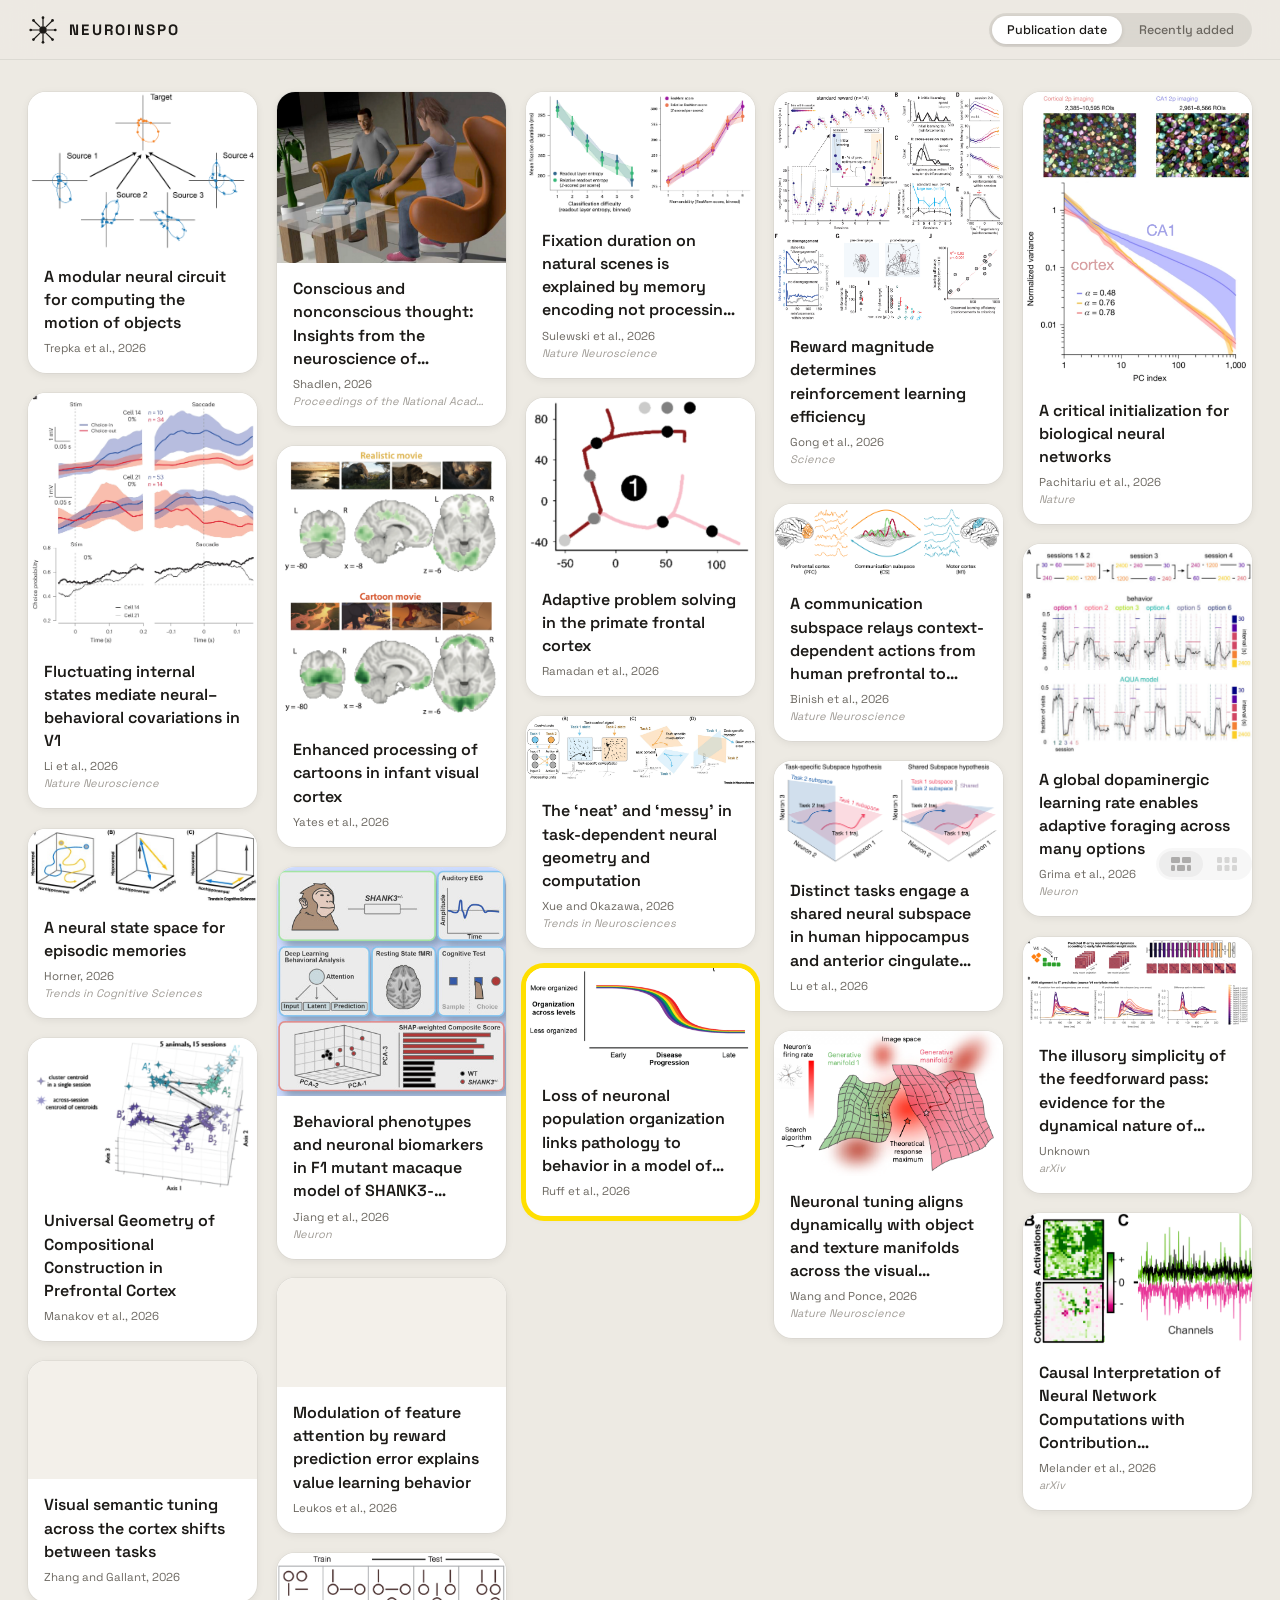
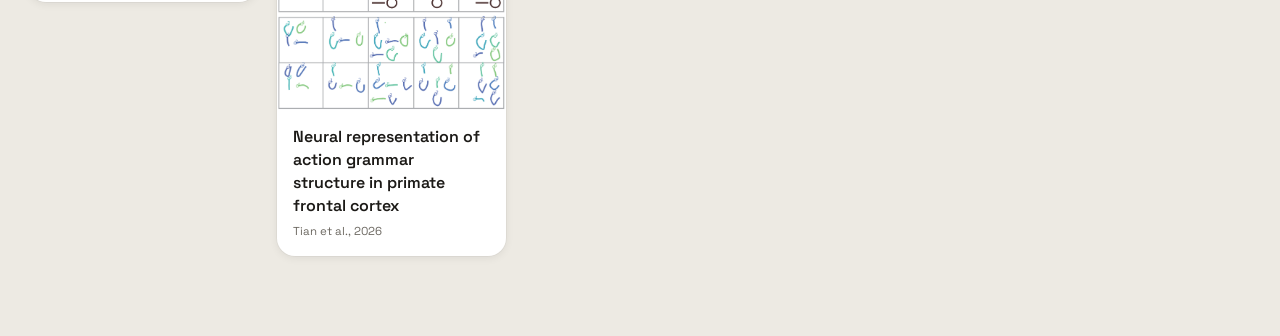
==== index.html @ 91b076a0 "new masonry mode toggle on main page" ====
<!DOCTYPE html>
<html lang="en">
<head>
  <meta charset="UTF-8">
  <meta name="viewport" content="width=device-width, initial-scale=1.0">
  <title>NEUROINSPO</title>
  <link rel="preconnect" href="https://fonts.googleapis.com">
  <link rel="preconnect" href="https://fonts.gstatic.com" crossorigin>
  <link href="https://fonts.googleapis.com/css2?family=Space+Grotesk:wght@300;400;500;600;700&display=swap" rel="stylesheet">
  <link rel="stylesheet" href="style.css">
</head>
<body>

  <header>
    <div class="header-inner">
      <div class="logo">
        <!-- Placeholder icon — swap the SVG once you have a design -->
        <div class="logo-icon" aria-hidden="true">
          <svg viewBox="0 0 44 44" fill="none" xmlns="http://www.w3.org/2000/svg">
            <circle cx="22" cy="22" r="5.5" fill="currentColor"/>
            <!-- axons -->
            <line x1="22" y1="16" x2="22" y2="4"  stroke="currentColor" stroke-width="1.8" stroke-linecap="round"/>
            <line x1="22" y1="28" x2="22" y2="40" stroke="currentColor" stroke-width="1.8" stroke-linecap="round"/>
            <line x1="16" y1="22" x2="4"  y2="22" stroke="currentColor" stroke-width="1.8" stroke-linecap="round"/>
            <line x1="28" y1="22" x2="40" y2="22" stroke="currentColor" stroke-width="1.8" stroke-linecap="round"/>
            <line x1="17.5" y1="17.5" x2="8"  y2="8"  stroke="currentColor" stroke-width="1.8" stroke-linecap="round"/>
            <line x1="26.5" y1="26.5" x2="36" y2="36" stroke="currentColor" stroke-width="1.8" stroke-linecap="round"/>
            <line x1="26.5" y1="17.5" x2="36" y2="8"  stroke="currentColor" stroke-width="1.8" stroke-linecap="round"/>
            <line x1="17.5" y1="26.5" x2="8"  y2="36" stroke="currentColor" stroke-width="1.8" stroke-linecap="round"/>
            <!-- synapse dots -->
            <circle cx="22" cy="4"  r="2" fill="currentColor"/>
            <circle cx="22" cy="40" r="2" fill="currentColor"/>
            <circle cx="4"  cy="22" r="2" fill="currentColor"/>
            <circle cx="40" cy="22" r="2" fill="currentColor"/>
            <circle cx="8"  cy="8"  r="2" fill="currentColor"/>
            <circle cx="36" cy="36" r="2" fill="currentColor"/>
            <circle cx="36" cy="8"  r="2" fill="currentColor"/>
            <circle cx="8"  cy="36" r="2" fill="currentColor"/>
          </svg>
        </div>
        <span class="logo-text">NEUROINSPO</span>
      </div>

      <nav class="controls">
        <div class="sort-toggle" role="group" aria-label="Sort papers by">
          <button class="sort-btn active" data-sort="pub">
            <span class="btn-full">Publication date</span>
            <span class="btn-short">Pub. date</span>
          </button>
          <button class="sort-btn" data-sort="upload">
            <span class="btn-full">Recently added</span>
            <span class="btn-short">Recent</span>
          </button>
        </div>
      </nav>
    </div>
  </header>

  <main>
    <!-- Panel is created dynamically by script.js and injected into the grid -->
    <div class="papers-grid" id="papers-grid"></div>

    <div class="loading" id="loading">
      <div class="loading-dots">
        <span></span><span></span><span></span>
      </div>
    </div>

    <div class="empty-state" id="empty-state" hidden>
      <div class="empty-icon" aria-hidden="true">📄</div>
      <p>No papers yet.</p>
      <p class="empty-sub">Add PDFs and matching PNGs to <code>papers/</code>, then run <code>python process_papers.py</code>.</p>
    </div>
  </main>

  <!-- Layout toggle — fixed bottom-centre -->
  <div class="layout-toggle" id="layout-toggle" role="group" aria-label="Switch layout">
    <button class="layout-btn active" data-layout="masonry" title="Masonry layout">
      <!-- brick-wall icon -->
      <svg width="20" height="14" viewBox="0 0 20 14" fill="none" xmlns="http://www.w3.org/2000/svg" aria-hidden="true">
        <rect x="0"  y="0" width="9" height="6" rx="1.2" fill="currentColor"/>
        <rect x="11" y="0" width="9" height="6" rx="1.2" fill="currentColor"/>
        <rect x="0"  y="8" width="4" height="6" rx="1.2" fill="currentColor"/>
        <rect x="6"  y="8" width="8" height="6" rx="1.2" fill="currentColor"/>
        <rect x="16" y="8" width="4" height="6" rx="1.2" fill="currentColor"/>
      </svg>
    </button>
    <button class="layout-btn" data-layout="grid" title="Grid layout">
      <!-- aligned grid icon -->
      <svg width="20" height="14" viewBox="0 0 20 14" fill="none" xmlns="http://www.w3.org/2000/svg" aria-hidden="true">
        <rect x="0"   y="0" width="5" height="6" rx="1.2" fill="currentColor"/>
        <rect x="7.5" y="0" width="5" height="6" rx="1.2" fill="currentColor"/>
        <rect x="15"  y="0" width="5" height="6" rx="1.2" fill="currentColor"/>
        <rect x="0"   y="8" width="5" height="6" rx="1.2" fill="currentColor"/>
        <rect x="7.5" y="8" width="5" height="6" rx="1.2" fill="currentColor"/>
        <rect x="15"  y="8" width="5" height="6" rx="1.2" fill="currentColor"/>
      </svg>
    </button>
  </div>

  <script src="script.js?v=4"></script>
</body>
</html>
---- style.css ----
/* ─── Reset & base ───────────────────────────────────────────────────────── */
*, *::before, *::after { box-sizing: border-box; margin: 0; padding: 0; }

/* Safari doesn't always honour [hidden] against display:flex */
[hidden] { display: none !important; }

:root {
  --bg:           #edeae3;
  --card-bg:      #ffffff;
  --page1-bg:     #f0ece1;   /* warm paper behind card */
  --page2-bg:     #e4dece;   /* deeper paper layer */
  --text:         #1c1a17;
  --text-mid:     #6b6760;
  --text-dim:     #a09c96;
  --header-h:     60px;
  --radius:       18px;
  --col-min:      200px;
  --gap:          20px;
  --shadow-rest:  0 2px 8px rgba(0,0,0,0.07), 0 0 0 1px rgba(0,0,0,0.04);
  --shadow-hover: 0 16px 40px rgba(0,0,0,0.14), 0 2px 8px rgba(0,0,0,0.06);
  --ease-spring:  cubic-bezier(0.34, 1.56, 0.64, 1);
  --ease-out:     cubic-bezier(0.22, 1, 0.36, 1);
}

html { scroll-behavior: smooth; }

body {
  font-family: 'Space Grotesk', system-ui, sans-serif;
  background: var(--bg);
  color: var(--text);
  min-height: 100vh;
  -webkit-font-smoothing: antialiased;
}

/* ─── Header ─────────────────────────────────────────────────────────────── */
header {
  position: sticky;
  top: 0;
  z-index: 200;
  height: var(--header-h);
  background: rgba(237, 234, 227, 0.82);
  backdrop-filter: blur(16px) saturate(1.4);
  -webkit-backdrop-filter: blur(16px) saturate(1.4);
  border-bottom: 1px solid rgba(0,0,0,0.07);
}

.header-inner {
  max-width: 1680px;
  margin: 0 auto;
  padding: 0 28px;
  height: 100%;
  display: flex;
  align-items: center;
  justify-content: space-between;
}

/* Logo */
.logo {
  display: flex;
  align-items: center;
  gap: 11px;
  text-decoration: none;
}

.logo-icon {
  width: 30px;
  height: 30px;
  color: var(--text);
  flex-shrink: 0;
}
.logo-icon svg { width: 100%; height: 100%; }

.logo-text {
  font-size: 15px;
  font-weight: 700;
  letter-spacing: 0.15em;
  color: var(--text);
  user-select: none;
}

/* Sort toggle */
.sort-toggle {
  display: flex;
  align-items: center;
  background: rgba(0,0,0,0.08);
  border-radius: 100px;
  padding: 3px;
  gap: 2px;
}

.sort-btn {
  border: none;
  background: transparent;
  padding: 6px 15px;
  border-radius: 100px;
  font-family: inherit;
  font-size: 12.5px;
  font-weight: 500;
  color: var(--text-mid);
  cursor: pointer;
  transition: background 0.18s ease, color 0.18s ease, box-shadow 0.18s ease;
  white-space: nowrap;
}

.sort-btn.active {
  background: var(--card-bg);
  color: var(--text);
  box-shadow: 0 1px 4px rgba(0,0,0,0.12);
}

.sort-btn:hover:not(.active) {
  color: var(--text);
}

.btn-short { display: none; }

/* ─── Main grid ──────────────────────────────────────────────────────────── */
main {
  max-width: 1680px;
  margin: 0 auto;
  padding: 32px 28px 80px;
  overflow-anchor: none; /* prevent browser scroll anchoring from fighting our scroll restore */
}

.papers-grid {
  display: flex;
  flex-wrap: wrap;
  align-items: start;
  gap: var(--gap);
}

.masonry-col {
  flex: 1;
  min-width: 0;
  display: flex;
  flex-direction: column;
  gap: var(--gap);
}

/* ─── Card ───────────────────────────────────────────────────────────────── */

/* Outer wrapper handles layout & is the hover target */
.card-wrapper {
  width: 100%;
  position: relative;
  cursor: pointer;
  opacity: 0;
}

.card-wrapper.visible {
  animation: cardFadeUp 0.45s var(--ease-out) forwards;
}

@keyframes cardFadeUp {
  from { opacity: 0; transform: translateY(20px); }
  to   { opacity: 1; transform: translateY(0); }
}

/* ── Fan page layers ─────────────────────── */
.page-layer {
  position: absolute;
  inset: 0;
  border-radius: var(--radius);
  transform-origin: 50% 95%;   /* fan pivots near the bottom */
  transition: transform 0.4s var(--ease-spring),
              box-shadow 0.4s var(--ease-out);
  pointer-events: none;
  will-change: transform;
}

.page-layer-1 {
  background: var(--page1-bg) center top / cover no-repeat;
  box-shadow: var(--shadow-rest);
  z-index: 1;
  transform: rotate(-1.5deg) translateY(3px);
}

.page-layer-2 {
  background: var(--page2-bg) center top / cover no-repeat;
  box-shadow: var(--shadow-rest);
  z-index: 0;
  transform: rotate(2deg) translateY(6px);
}

/* Fan-out on hover */
.card-wrapper:hover .page-layer-1 {
  transform: rotate(-14deg) translateY(10px) translateX(-6px);
  box-shadow: var(--shadow-hover);
}

.card-wrapper:hover .page-layer-2 {
  transform: rotate(16deg) translateY(12px) translateX(6px);
  box-shadow: var(--shadow-hover);
}

/* ── Card face ───────────────────────────── */
.card {
  position: relative;
  z-index: 2;
  background: var(--card-bg);
  border-radius: var(--radius);
  overflow: hidden;
  box-shadow: var(--shadow-rest);
  transform: translateY(0);
  transition: transform 0.4s var(--ease-spring),
              box-shadow 0.4s var(--ease-out);
  will-change: transform;
}

.card-wrapper:hover .card {
  transform: translateY(-6px);
  box-shadow: var(--shadow-hover);
}

/* Thumbnail */
.card-thumbnail {
  width: 100%;
  display: block;
  background: #f3f0ea;
  /* let images breathe — no forced crop */
}

.card-thumbnail-missing {
  width: 100%;
  height: 160px;
  background: linear-gradient(135deg, #f0ece1 0%, #e4dece 100%);
  display: flex;
  align-items: center;
  justify-content: center;
  font-size: 32px;
  opacity: 0.5;
}

/* Info area */
.card-info {
  padding: 14px 16px 18px;
}

.card-title {
  font-size: 16px;
  font-weight: 600;
  line-height: 1.45;
  color: var(--text);
  margin-bottom: 7px;
  display: -webkit-box;
  -webkit-line-clamp: 4;
  -webkit-box-orient: vertical;
  overflow: hidden;
}

.card-citation {
  font-size: 11.5px;
  font-weight: 400;
  color: var(--text-mid);
}

.card-journal {
  margin-top: 3px;
  font-size: 11px;
  color: var(--text-dim);
  font-style: italic;
  white-space: nowrap;
  overflow: hidden;
  text-overflow: ellipsis;
}


/* ─── Loading ────────────────────────────────────────────────────────────── */
.loading {
  display: flex;
  justify-content: center;
  padding: 80px 0;
}

.loading-dots {
  display: flex;
  gap: 7px;
  align-items: center;
}

.loading-dots span {
  display: block;
  width: 7px;
  height: 7px;
  border-radius: 50%;
  background: var(--text-mid);
  animation: pulse 1.2s ease-in-out infinite;
}

.loading-dots span:nth-child(2) { animation-delay: 0.18s; }
.loading-dots span:nth-child(3) { animation-delay: 0.36s; }

@keyframes pulse {
  0%, 80%, 100% { opacity: 0.25; transform: scale(0.85); }
  40%            { opacity: 1;    transform: scale(1); }
}

/* ─── Empty state ────────────────────────────────────────────────────────── */
.empty-state {
  text-align: center;
  padding: 80px 24px;
  color: var(--text-mid);
}

.empty-icon { font-size: 48px; margin-bottom: 16px; }

.empty-state p { font-size: 15px; line-height: 1.6; }
.empty-sub { margin-top: 6px; font-size: 13px; color: var(--text-dim); }
.empty-state code {
  font-family: monospace;
  background: rgba(0,0,0,0.06);
  padding: 1px 5px;
  border-radius: 4px;
  font-size: 12px;
}

/* ── Author card — golden border ── */
:root { --gold: #ffdf00; }

.card-wrapper.author-card .card {
  box-shadow: 0 0 0 5px var(--gold), var(--shadow-rest);
}
.card-wrapper.author-card:hover .card {
  box-shadow: 0 0 0 5px var(--gold), var(--shadow-hover);
}
.card-wrapper.author-card.active .card {
  box-shadow: 0 0 0 5px var(--gold), 0 0 0 4.5px var(--text);
}

/* ── Active card (panel is open for this paper) ── */
.card-wrapper.active .card {
  box-shadow: 0 0 0 2.5px var(--text), var(--shadow-rest);
}

/* ─── PDF panel (fixed — right on desktop, bottom sheet on mobile) ────────── */
.pdf-panel {
  position: fixed;
  top: var(--header-h);
  right: 0;
  bottom: 0;
  width: 400px;
  background: var(--card-bg);
  border-left: 1px solid rgba(0,0,0,0.07);
  box-shadow: -8px 0 40px rgba(0,0,0,0.10);
  z-index: 150;
  display: flex;
  flex-direction: column;
  transform: translateX(100%);
  transition: transform 0.35s var(--ease-out);
}

.pdf-panel.open { transform: translateX(0); }

/* Handle pill — desktop hidden, mobile visible */
.pdf-panel-handle {
  display: none;
}

/* Sticky header row */
.pdf-panel-header {
  display: flex;
  align-items: center;
  justify-content: space-between;
  gap: 12px;
  padding: 13px 16px;
  border-bottom: 1px solid rgba(0,0,0,0.07);
  flex-shrink: 0;
}

.pdf-panel-citation {
  font-size: 12px;
  font-weight: 500;
  color: var(--text-mid);
  overflow: hidden;
  text-overflow: ellipsis;
  white-space: nowrap;
}

.pdf-close-btn {
  display: flex;
  align-items: center;
  justify-content: center;
  width: 28px;
  height: 28px;
  flex-shrink: 0;
  background: rgba(0,0,0,0.06);
  border: none;
  border-radius: 50%;
  cursor: pointer;
  color: var(--text-mid);
  transition: background 0.15s, color 0.15s;
}

.pdf-close-btn:hover { background: rgba(0,0,0,0.11); color: var(--text); }

/* Scrollable body */
.pdf-panel-body {
  flex: 1;
  overflow-y: auto;
  padding: 24px 24px 40px;
}

.panel-title {
  font-size: 18px;
  font-weight: 600;
  line-height: 1.4;
  color: var(--text);
  margin-bottom: 10px;
}

.panel-journal {
  display: inline-block;
  font-size: 12px;
  font-style: italic;
  color: var(--text-dim);
  margin-bottom: 16px;
}

.panel-abstract {
  font-size: 13.5px;
  line-height: 1.7;
  color: var(--text-mid);
  margin-bottom: 20px;
}

.panel-doi {
  font-size: 11.5px;
  color: var(--text-dim);
  font-family: monospace;
  margin-bottom: 18px;
}

.panel-doi a {
  color: inherit;
  text-decoration: underline;
  text-underline-offset: 2px;
}

.pdf-action-btn {
  display: inline-flex;
  align-items: center;
  gap: 6px;
  padding: 7px 14px;
  border-radius: 100px;
  font-family: inherit;
  font-size: 12.5px;
  font-weight: 500;
  color: var(--text);
  background: rgba(0,0,0,0.06);
  border: none;
  cursor: pointer;
  text-decoration: none;
  transition: background 0.15s ease;
}

.pdf-action-btn:hover { background: rgba(0,0,0,0.11); }

/* Mobile backdrop */
.pdf-backdrop {
  display: none;
}

/* ─── Grid mode override ─────────────────────────────────────────────────── */
.papers-grid.grid-mode {
  display: grid;
  grid-template-columns: repeat(auto-fill, minmax(var(--col-min), 1fr));
  align-items: start;
}

/* ─── Layout toggle ──────────────────────────────────────────────────────── */
.layout-toggle {
  position: fixed;
  bottom: 20px;
  right: 28px;
  display: flex;
  align-items: center;
  background: rgba(28, 26, 23, 0.07);
  border-radius: 100px;
  padding: 3px;
  gap: 2px;
  z-index: 100;
  opacity: 0.45;
  transition: opacity 0.2s ease;
}

.layout-toggle:hover {
  opacity: 1;
}

.layout-btn {
  border: none;
  background: transparent;
  padding: 6px 12px;
  border-radius: 100px;
  cursor: pointer;
  color: rgba(28, 26, 23, 0.35);
  transition: background 0.18s ease, color 0.18s ease;
  display: flex;
  align-items: center;
  justify-content: center;
  line-height: 0;
}

.layout-btn.active {
  background: rgba(28, 26, 23, 0.1);
  color: rgba(28, 26, 23, 0.75);
}

.layout-btn:hover:not(.active) {
  color: rgba(28, 26, 23, 0.55);
}

/* ─── Responsive ─────────────────────────────────────────────────────────── */
@media (max-width: 540px) {
  :root { --col-min: 100%; }
  .header-inner { padding: 0 16px; }
  main { padding: 20px 16px 60px; }
  .logo-text { font-size: 13px; }
  .sort-btn { padding: 5px 11px; font-size: 11.5px; }

  /* Short button labels */
  .btn-full  { display: none; }
  .btn-short { display: inline; }

  /* Side-by-side card layout */
  .card {
    display: flex;
    flex-direction: row;
    align-items: stretch;
  }

  .card-thumbnail {
    width: 88px;
    min-width: 88px;
    height: auto;
    object-fit: cover;
    align-self: stretch;
    flex-shrink: 0;
  }

  .card-thumbnail-missing {
    width: 88px;
    min-width: 88px;
    height: unset;
    flex-shrink: 0;
    align-self: stretch;
  }

  .card-info {
    flex: 1;
    min-width: 0;
  }

  .card-title {
    font-size: 13px;
    -webkit-line-clamp: 3;
  }

  /* Bottom-sheet panel on mobile */
  .pdf-panel {
    top: auto;
    left: 0;
    right: 0;
    bottom: 0;
    width: 100%;
    height: 72vh;
    border-left: none;
    border-top: 1px solid rgba(0,0,0,0.07);
    border-radius: 18px 18px 0 0;
    box-shadow: 0 -8px 40px rgba(0,0,0,0.12);
    transform: translateY(100%);
  }

  .pdf-panel.open { transform: translateY(0); }

  .pdf-panel-handle {
    display: flex;
    justify-content: center;
    padding: 10px 0 2px;
    flex-shrink: 0;
    cursor: pointer;
  }

  .pdf-panel-handle-pill {
    width: 36px;
    height: 4px;
    border-radius: 2px;
    background: rgba(0,0,0,0.15);
  }

  /* Semi-transparent backdrop behind the bottom sheet */
  .pdf-backdrop {
    display: block;
    position: fixed;
    inset: 0;
    background: rgba(0,0,0,0);
    z-index: 149;
    transition: background 0.35s ease;
  }

  .pdf-backdrop.open { background: rgba(0,0,0,0.25); }
}
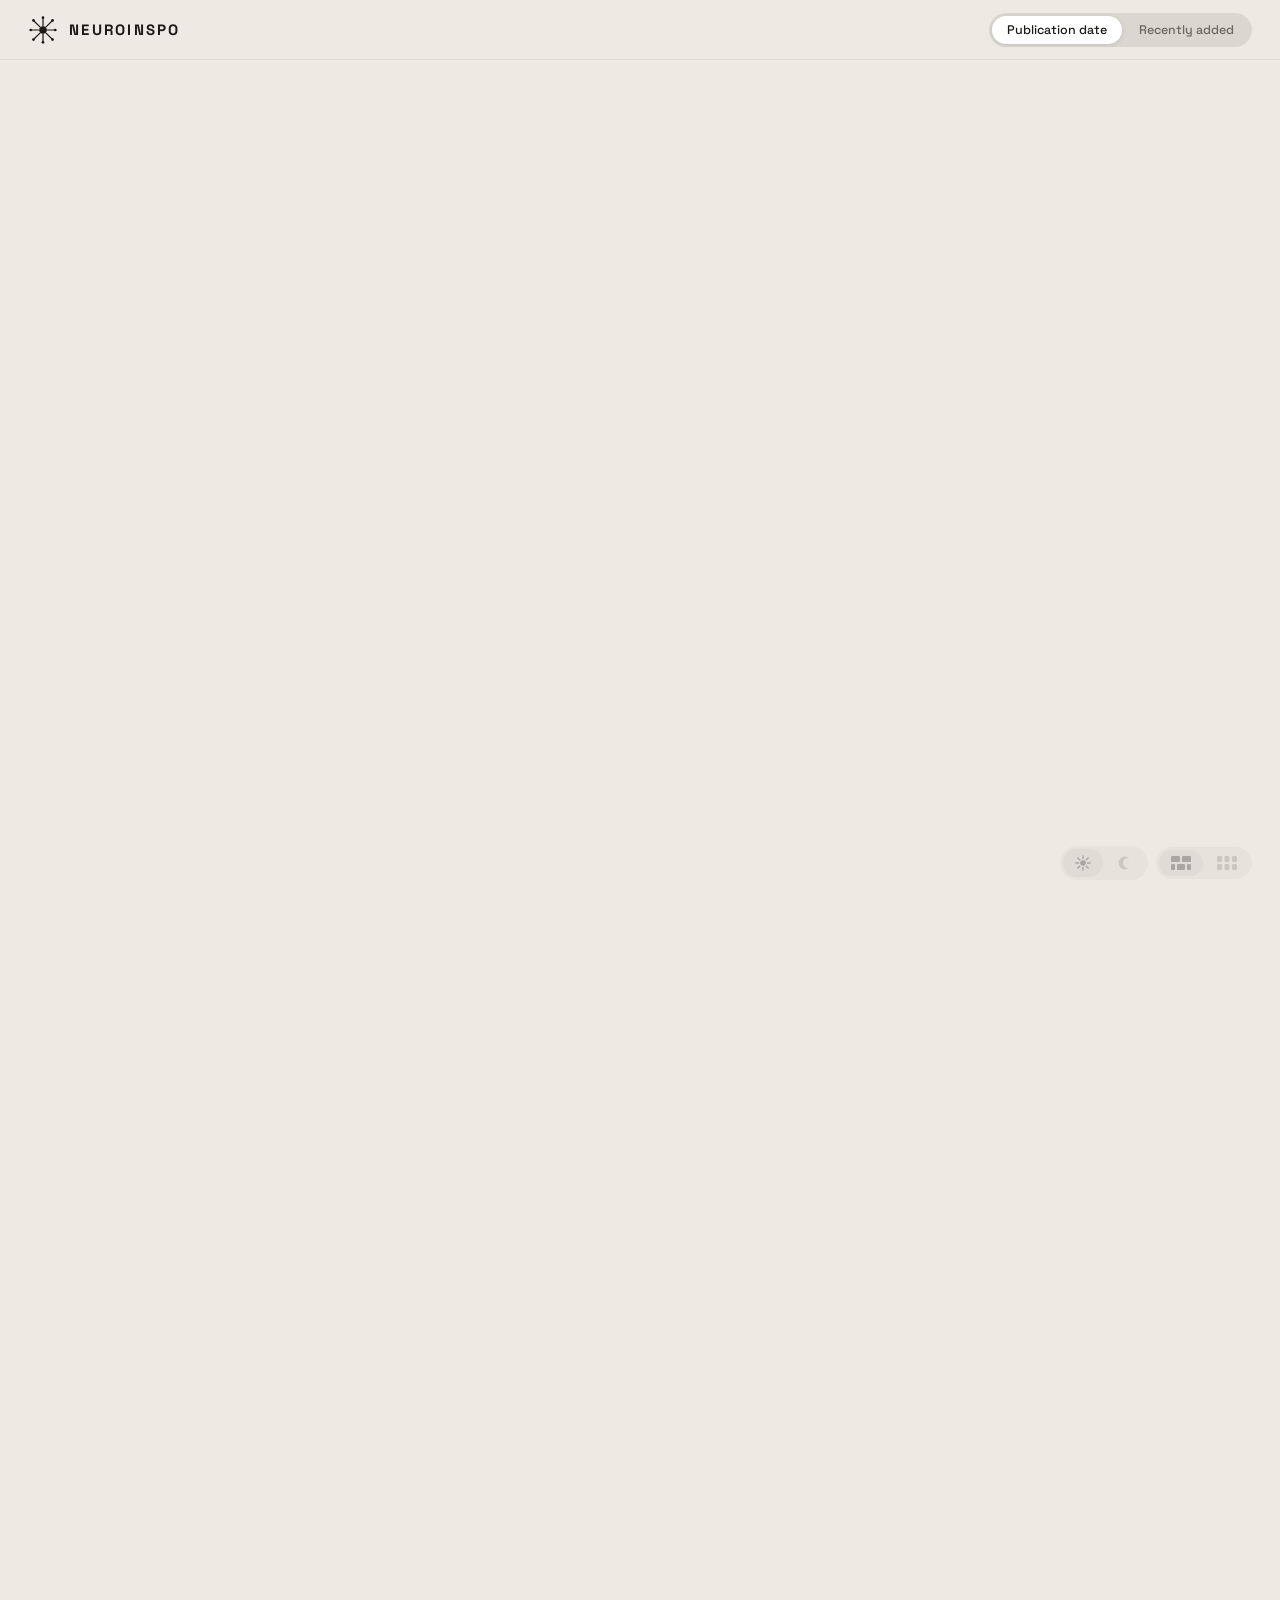
==== commit 00717082: "Let there be DARK (mode)" ====
--- a/index.html
+++ b/index.html
@@ -73,31 +73,56 @@
     </div>
   </main>
 
-  <!-- Layout toggle — fixed bottom-centre -->
-  <div class="layout-toggle" id="layout-toggle" role="group" aria-label="Switch layout">
-    <button class="layout-btn active" data-layout="masonry" title="Masonry layout">
-      <!-- brick-wall icon -->
-      <svg width="20" height="14" viewBox="0 0 20 14" fill="none" xmlns="http://www.w3.org/2000/svg" aria-hidden="true">
-        <rect x="0"  y="0" width="9" height="6" rx="1.2" fill="currentColor"/>
-        <rect x="11" y="0" width="9" height="6" rx="1.2" fill="currentColor"/>
-        <rect x="0"  y="8" width="4" height="6" rx="1.2" fill="currentColor"/>
-        <rect x="6"  y="8" width="8" height="6" rx="1.2" fill="currentColor"/>
-        <rect x="16" y="8" width="4" height="6" rx="1.2" fill="currentColor"/>
-      </svg>
-    </button>
-    <button class="layout-btn" data-layout="grid" title="Grid layout">
-      <!-- aligned grid icon -->
-      <svg width="20" height="14" viewBox="0 0 20 14" fill="none" xmlns="http://www.w3.org/2000/svg" aria-hidden="true">
-        <rect x="0"   y="0" width="5" height="6" rx="1.2" fill="currentColor"/>
-        <rect x="7.5" y="0" width="5" height="6" rx="1.2" fill="currentColor"/>
-        <rect x="15"  y="0" width="5" height="6" rx="1.2" fill="currentColor"/>
-        <rect x="0"   y="8" width="5" height="6" rx="1.2" fill="currentColor"/>
-        <rect x="7.5" y="8" width="5" height="6" rx="1.2" fill="currentColor"/>
-        <rect x="15"  y="8" width="5" height="6" rx="1.2" fill="currentColor"/>
-      </svg>
-    </button>
+  <!-- Bottom controls — fixed bottom-right -->
+  <div class="bottom-controls">
+
+    <!-- Theme toggle -->
+    <div class="ctrl-pill" id="theme-toggle" role="group" aria-label="Color theme">
+      <button class="ctrl-btn active" data-theme="light" title="Light mode">
+        <svg width="16" height="16" viewBox="0 0 16 16" fill="none" aria-hidden="true">
+          <circle cx="8" cy="8" r="2.8" fill="currentColor"/>
+          <line x1="8" y1="1"    x2="8" y2="3.5"  stroke="currentColor" stroke-width="1.4" stroke-linecap="round"/>
+          <line x1="8" y1="12.5" x2="8" y2="15"   stroke="currentColor" stroke-width="1.4" stroke-linecap="round"/>
+          <line x1="1"    y1="8" x2="3.5"  y2="8"  stroke="currentColor" stroke-width="1.4" stroke-linecap="round"/>
+          <line x1="12.5" y1="8" x2="15"   y2="8"  stroke="currentColor" stroke-width="1.4" stroke-linecap="round"/>
+          <line x1="2.9"  y1="2.9"  x2="4.7"  y2="4.7"  stroke="currentColor" stroke-width="1.4" stroke-linecap="round"/>
+          <line x1="11.3" y1="11.3" x2="13.1" y2="13.1" stroke="currentColor" stroke-width="1.4" stroke-linecap="round"/>
+          <line x1="13.1" y1="2.9"  x2="11.3" y2="4.7"  stroke="currentColor" stroke-width="1.4" stroke-linecap="round"/>
+          <line x1="4.7"  y1="11.3" x2="2.9"  y2="13.1" stroke="currentColor" stroke-width="1.4" stroke-linecap="round"/>
+        </svg>
+      </button>
+      <button class="ctrl-btn" data-theme="dark" title="Dark mode">
+        <svg width="16" height="16" viewBox="0 0 16 16" aria-hidden="true">
+          <path d="M12.4 3.2 A6.5 6.5 0 1 0 12.4 12.8 A5 5 0 1 1 12.4 3.2 Z" fill="currentColor"/>
+        </svg>
+      </button>
+    </div>
+
+    <!-- Layout toggle -->
+    <div class="ctrl-pill" id="layout-toggle" role="group" aria-label="Switch layout">
+      <button class="ctrl-btn layout-btn active" data-layout="masonry" title="Masonry layout">
+        <svg width="20" height="14" viewBox="0 0 20 14" fill="none" aria-hidden="true">
+          <rect x="0"  y="0" width="9" height="6" rx="1.2" fill="currentColor"/>
+          <rect x="11" y="0" width="9" height="6" rx="1.2" fill="currentColor"/>
+          <rect x="0"  y="8" width="4" height="6" rx="1.2" fill="currentColor"/>
+          <rect x="6"  y="8" width="8" height="6" rx="1.2" fill="currentColor"/>
+          <rect x="16" y="8" width="4" height="6" rx="1.2" fill="currentColor"/>
+        </svg>
+      </button>
+      <button class="ctrl-btn layout-btn" data-layout="grid" title="Grid layout">
+        <svg width="20" height="14" viewBox="0 0 20 14" fill="none" aria-hidden="true">
+          <rect x="0"   y="0" width="5" height="6" rx="1.2" fill="currentColor"/>
+          <rect x="7.5" y="0" width="5" height="6" rx="1.2" fill="currentColor"/>
+          <rect x="15"  y="0" width="5" height="6" rx="1.2" fill="currentColor"/>
+          <rect x="0"   y="8" width="5" height="6" rx="1.2" fill="currentColor"/>
+          <rect x="7.5" y="8" width="5" height="6" rx="1.2" fill="currentColor"/>
+          <rect x="15"  y="8" width="5" height="6" rx="1.2" fill="currentColor"/>
+        </svg>
+      </button>
+    </div>
+
   </div>
 
-  <script src="script.js?v=4"></script>
+  <script src="script.js?v=5"></script>
 </body>
 </html>
--- a/style.css
+++ b/style.css
@@ -467,27 +467,31 @@
   align-items: start;
 }
 
-/* ─── Layout toggle ──────────────────────────────────────────────────────── */
-.layout-toggle {
+/* ─── Bottom controls (theme + layout toggles) ───────────────────────────── */
+.bottom-controls {
   position: fixed;
   bottom: 20px;
   right: 28px;
+  display: flex;
+  align-items: center;
+  gap: 8px;
+  z-index: 100;
+  opacity: 0.4;
+  transition: opacity 0.2s ease;
+}
+
+.bottom-controls:hover { opacity: 1; }
+
+.ctrl-pill {
   display: flex;
   align-items: center;
   background: rgba(28, 26, 23, 0.07);
   border-radius: 100px;
   padding: 3px;
   gap: 2px;
-  z-index: 100;
-  opacity: 0.45;
-  transition: opacity 0.2s ease;
-}
-
-.layout-toggle:hover {
-  opacity: 1;
-}
-
-.layout-btn {
+}
+
+.ctrl-btn {
   border: none;
   background: transparent;
   padding: 6px 12px;
@@ -501,14 +505,55 @@
   line-height: 0;
 }
 
-.layout-btn.active {
+.ctrl-btn.active {
   background: rgba(28, 26, 23, 0.1);
-  color: rgba(28, 26, 23, 0.75);
-}
-
-.layout-btn:hover:not(.active) {
-  color: rgba(28, 26, 23, 0.55);
-}
+  color: rgba(28, 26, 23, 0.78);
+}
+
+.ctrl-btn:hover:not(.active) { color: rgba(28, 26, 23, 0.55); }
+
+/* ─── Dark mode ──────────────────────────────────────────────────────────── */
+body.dark {
+  --bg:        #1c1a17;
+  --card-bg:   #272421;
+  --page1-bg:  #2e2b27;
+  --page2-bg:  #232120;
+  --text:      #c4c0b8;
+  --text-mid:  #968f87;
+  --text-dim:  #635d57;
+  --gold:      #a8880a;
+  --shadow-rest:  0 2px 8px rgba(0,0,0,0.35), 0 0 0 1px rgba(0,0,0,0.2);
+  --shadow-hover: 0 16px 40px rgba(0,0,0,0.55), 0 2px 8px rgba(0,0,0,0.3);
+}
+
+body.dark header {
+  background: rgba(28, 26, 23, 0.88);
+  border-bottom-color: rgba(255,255,255,0.07);
+}
+
+body.dark .sort-btn.active {
+  background: rgba(255,255,255,0.1);
+}
+
+body.dark .card-thumbnail-missing {
+  background: linear-gradient(135deg, #2e2b27 0%, #232120 100%);
+}
+
+/* Controls in dark mode */
+body.dark .ctrl-pill {
+  background: rgba(255,255,255,0.08);
+}
+
+body.dark .ctrl-btn {
+  color: rgba(255,255,255,0.35);
+}
+
+body.dark .ctrl-btn.active {
+  background: rgba(255,255,255,0.12);
+  color: rgba(255,255,255,0.88);
+}
+
+body.dark .ctrl-btn:hover:not(.active) { color: rgba(255,255,255,0.6); }
 
 /* ─── Responsive ─────────────────────────────────────────────────────────── */
 @media (max-width: 540px) {
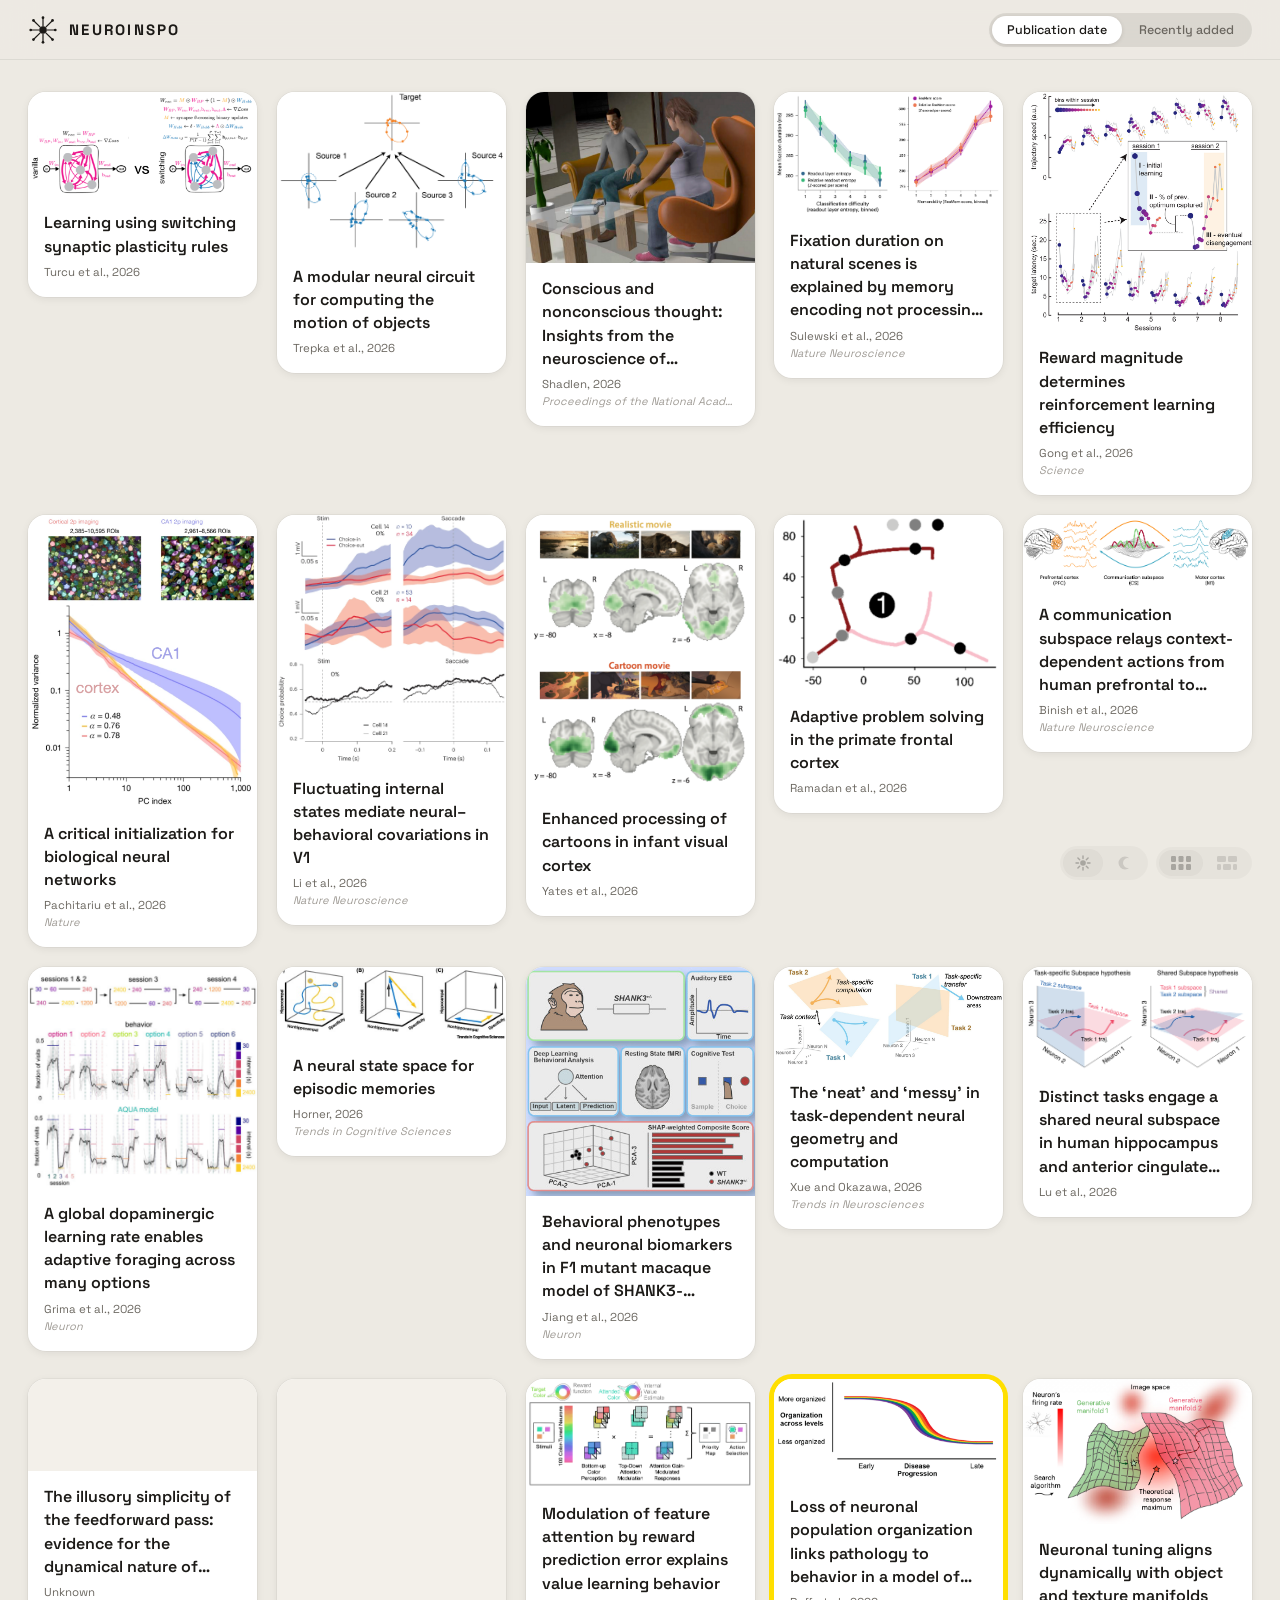
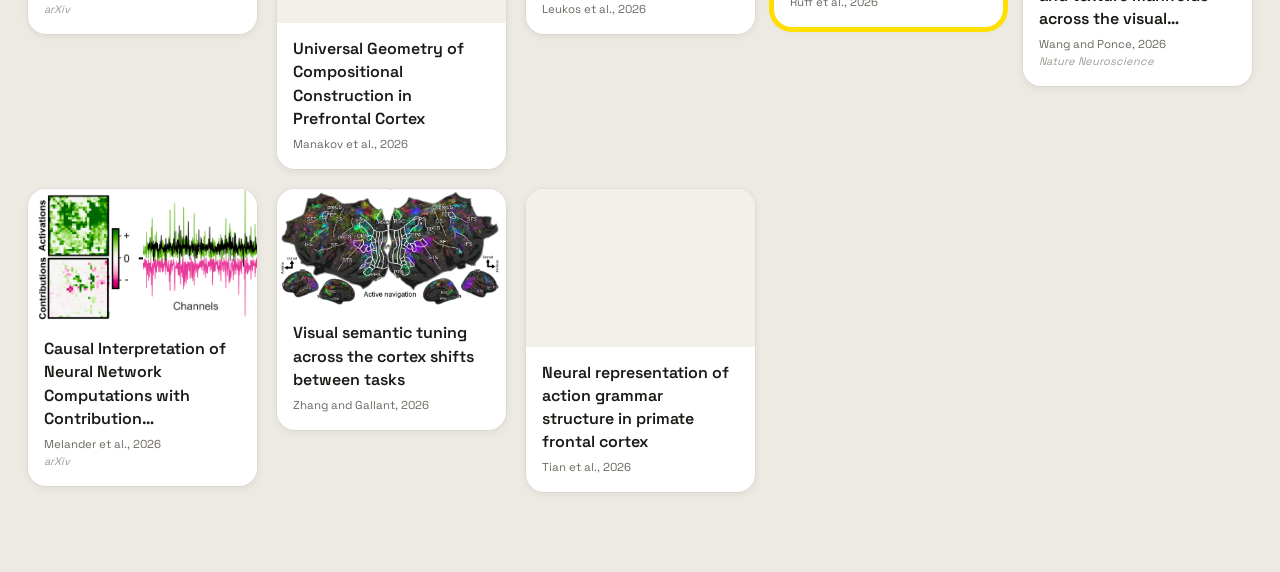
==== commit 8ca0bb35: "grid layout default" ====
--- a/index.html
+++ b/index.html
@@ -100,16 +100,7 @@
 
     <!-- Layout toggle -->
     <div class="ctrl-pill" id="layout-toggle" role="group" aria-label="Switch layout">
-      <button class="ctrl-btn layout-btn active" data-layout="masonry" title="Masonry layout">
-        <svg width="20" height="14" viewBox="0 0 20 14" fill="none" aria-hidden="true">
-          <rect x="0"  y="0" width="9" height="6" rx="1.2" fill="currentColor"/>
-          <rect x="11" y="0" width="9" height="6" rx="1.2" fill="currentColor"/>
-          <rect x="0"  y="8" width="4" height="6" rx="1.2" fill="currentColor"/>
-          <rect x="6"  y="8" width="8" height="6" rx="1.2" fill="currentColor"/>
-          <rect x="16" y="8" width="4" height="6" rx="1.2" fill="currentColor"/>
-        </svg>
-      </button>
-      <button class="ctrl-btn layout-btn" data-layout="grid" title="Grid layout">
+      <button class="ctrl-btn layout-btn active" data-layout="grid" title="Grid layout">
         <svg width="20" height="14" viewBox="0 0 20 14" fill="none" aria-hidden="true">
           <rect x="0"   y="0" width="5" height="6" rx="1.2" fill="currentColor"/>
           <rect x="7.5" y="0" width="5" height="6" rx="1.2" fill="currentColor"/>
@@ -119,10 +110,19 @@
           <rect x="15"  y="8" width="5" height="6" rx="1.2" fill="currentColor"/>
         </svg>
       </button>
+      <button class="ctrl-btn layout-btn" data-layout="masonry" title="Masonry layout">
+        <svg width="20" height="14" viewBox="0 0 20 14" fill="none" aria-hidden="true">
+          <rect x="0"  y="0" width="9" height="6" rx="1.2" fill="currentColor"/>
+          <rect x="11" y="0" width="9" height="6" rx="1.2" fill="currentColor"/>
+          <rect x="0"  y="8" width="4" height="6" rx="1.2" fill="currentColor"/>
+          <rect x="6"  y="8" width="8" height="6" rx="1.2" fill="currentColor"/>
+          <rect x="16" y="8" width="4" height="6" rx="1.2" fill="currentColor"/>
+        </svg>
+      </button>
     </div>
 
   </div>
 
-  <script src="script.js?v=5"></script>
+  <script src="script.js?v=6"></script>
 </body>
 </html>
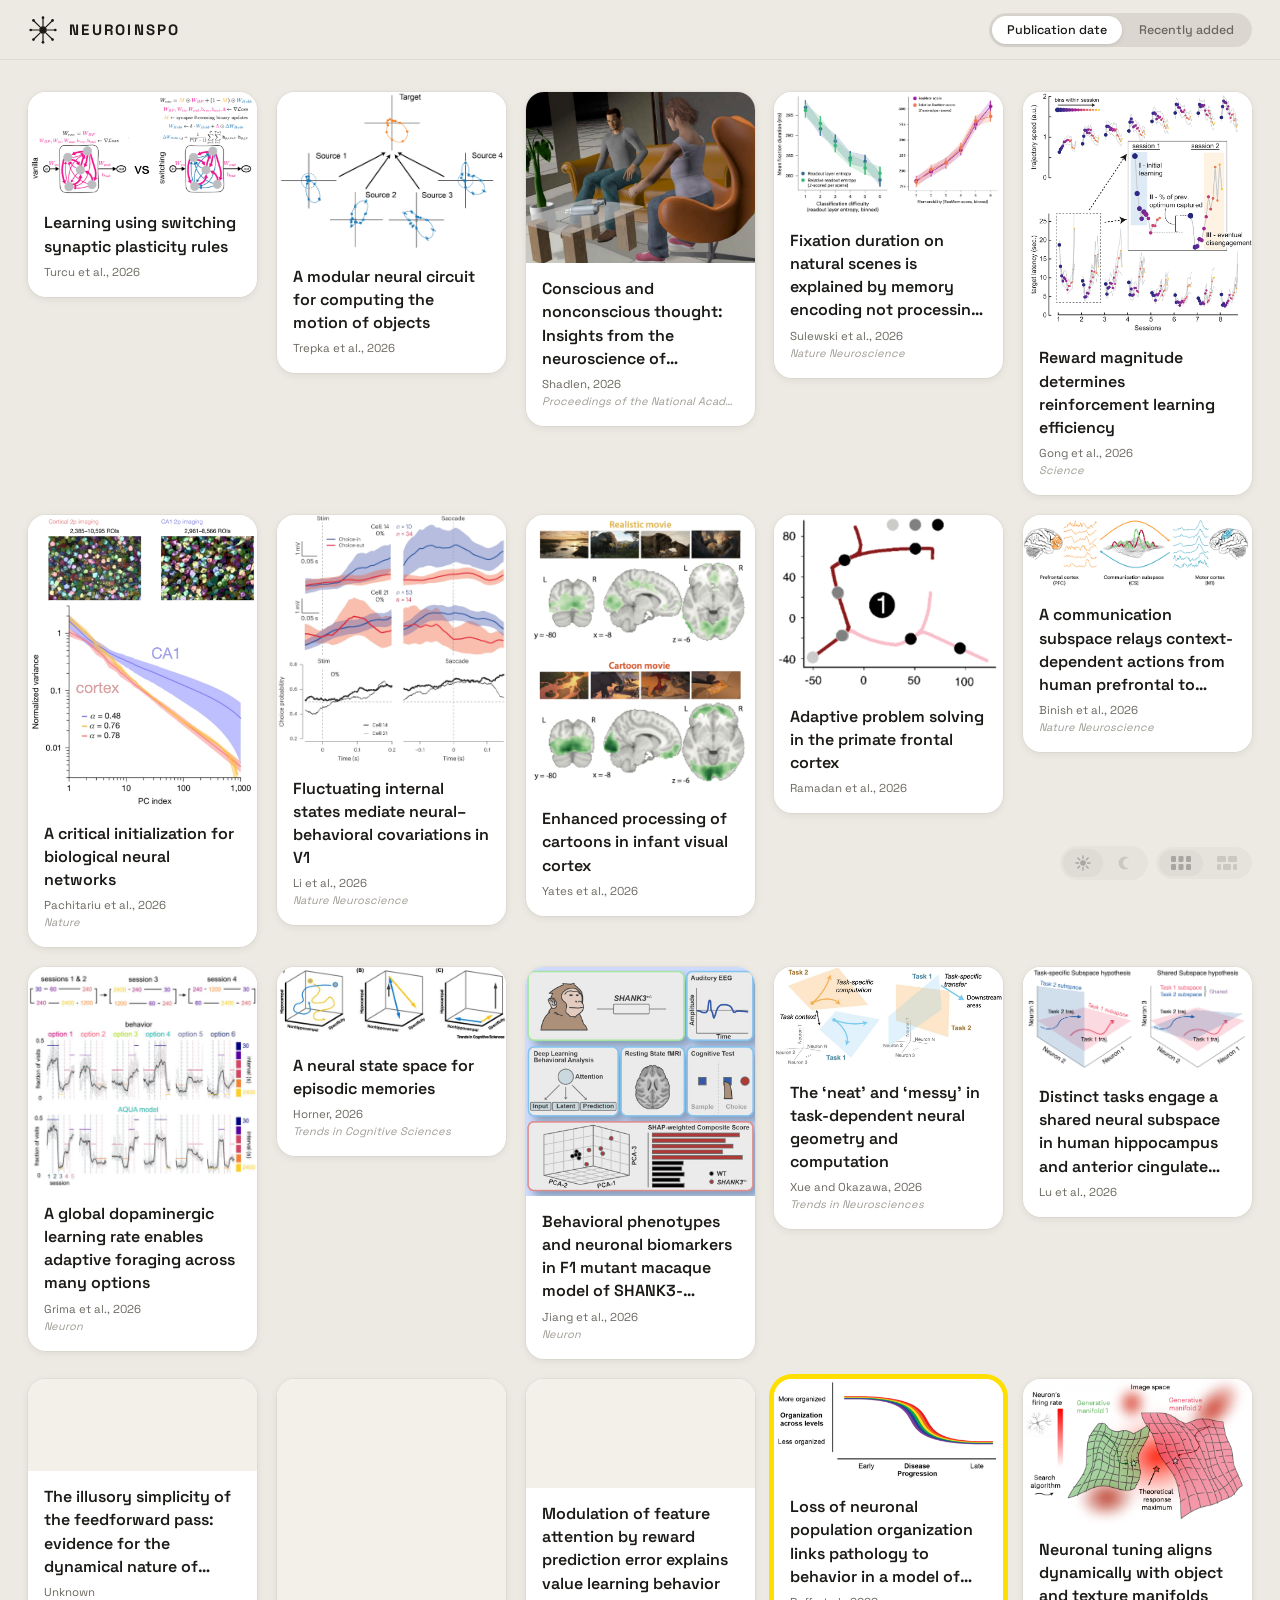
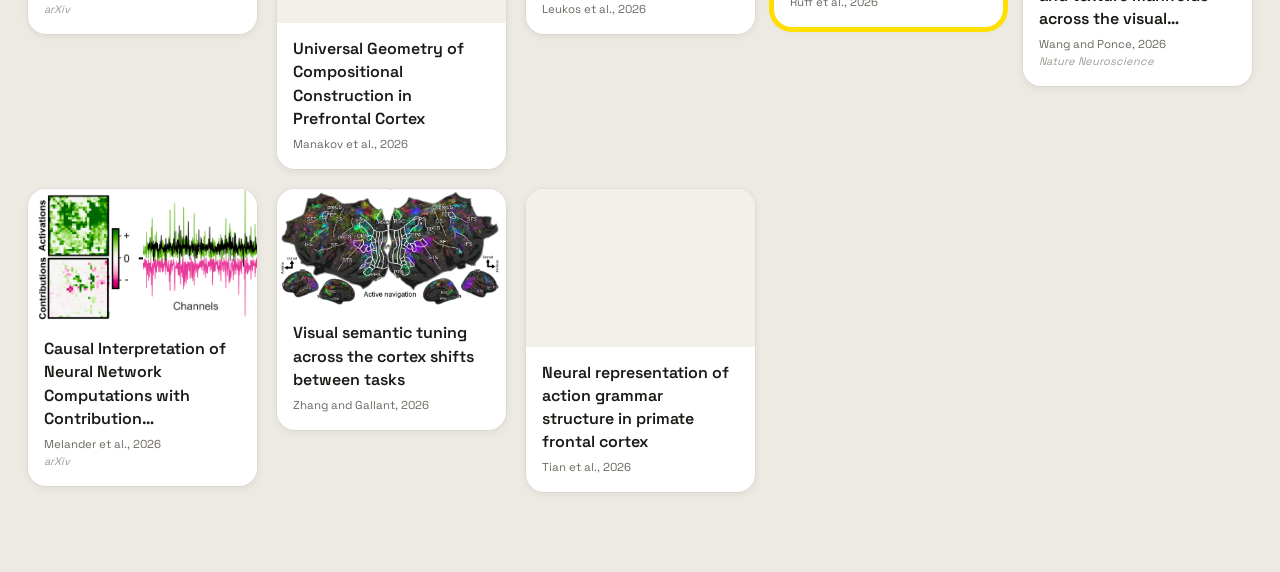
==== commit 6b60e4ff: "auto dark mode based on system" ====
--- a/index.html
+++ b/index.html
@@ -123,6 +123,6 @@
 
   </div>
 
-  <script src="script.js?v=6"></script>
+  <script src="script.js?v=7"></script>
 </body>
 </html>
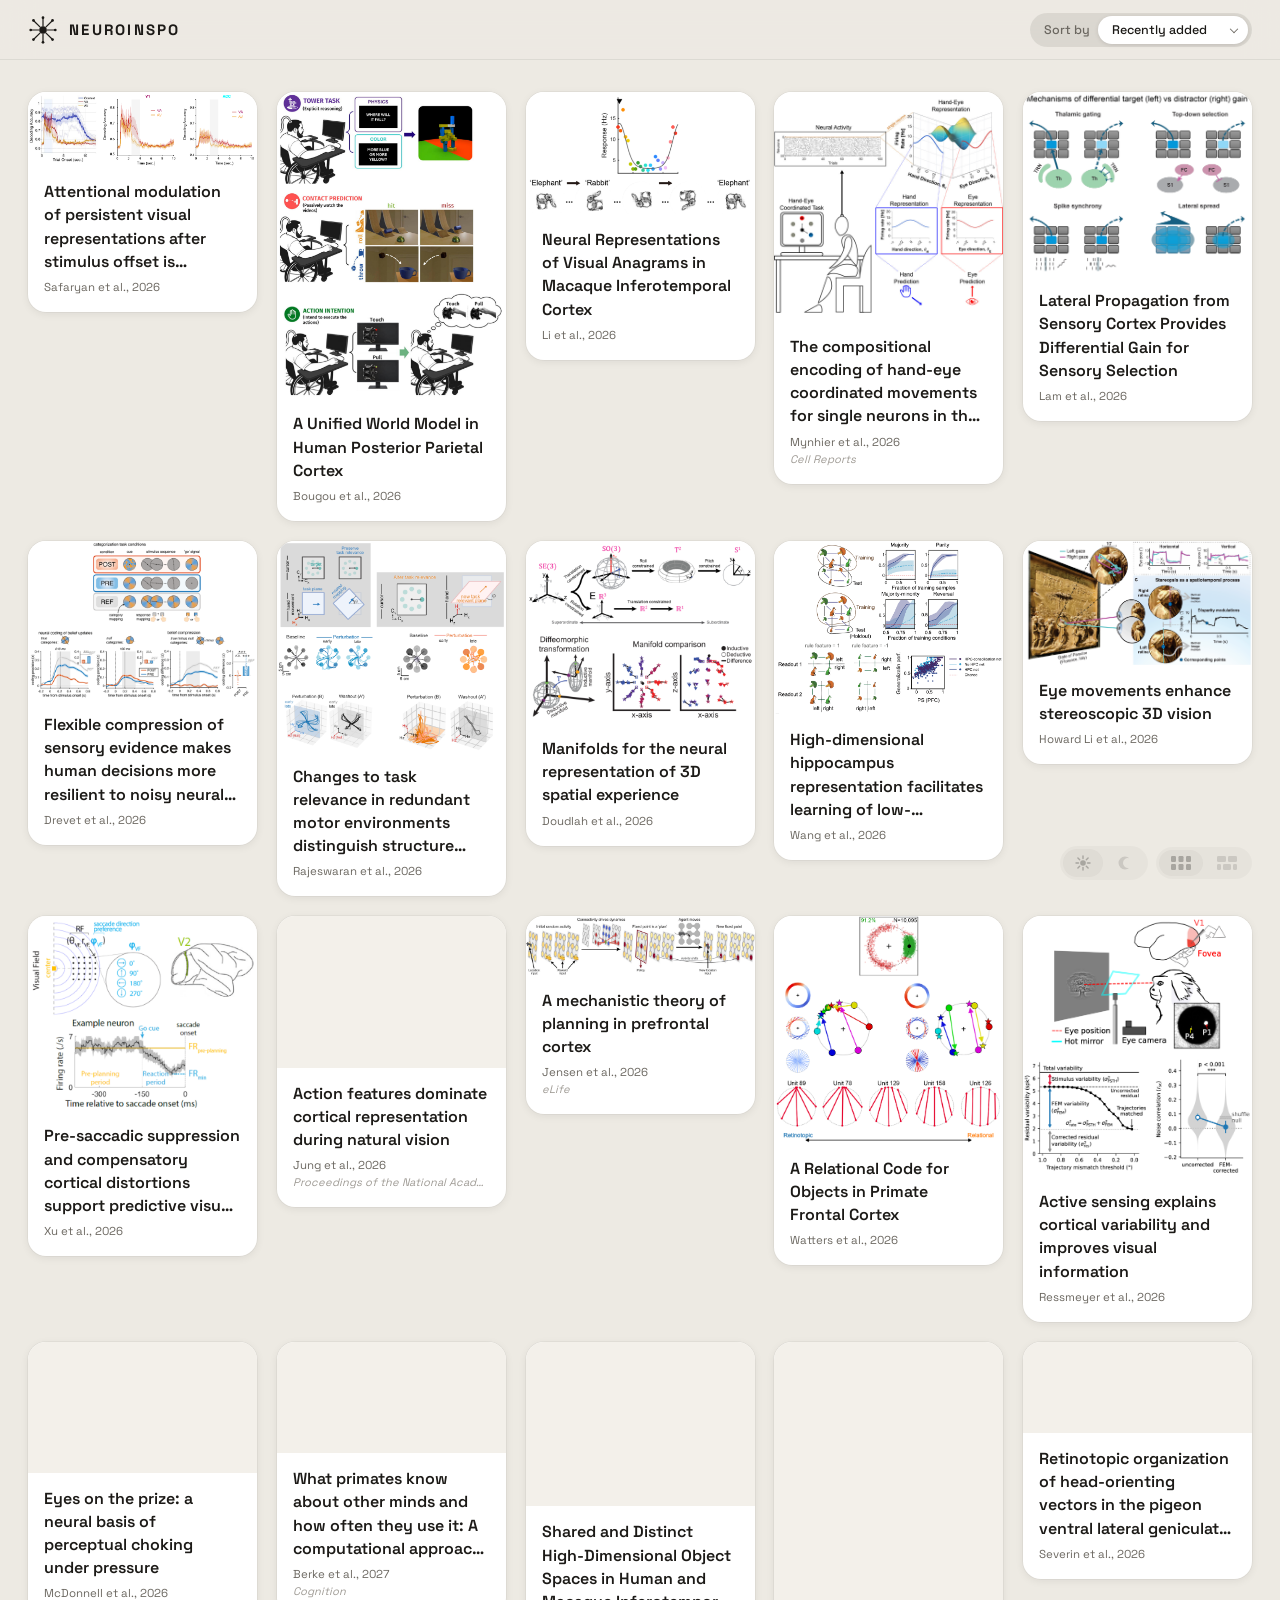
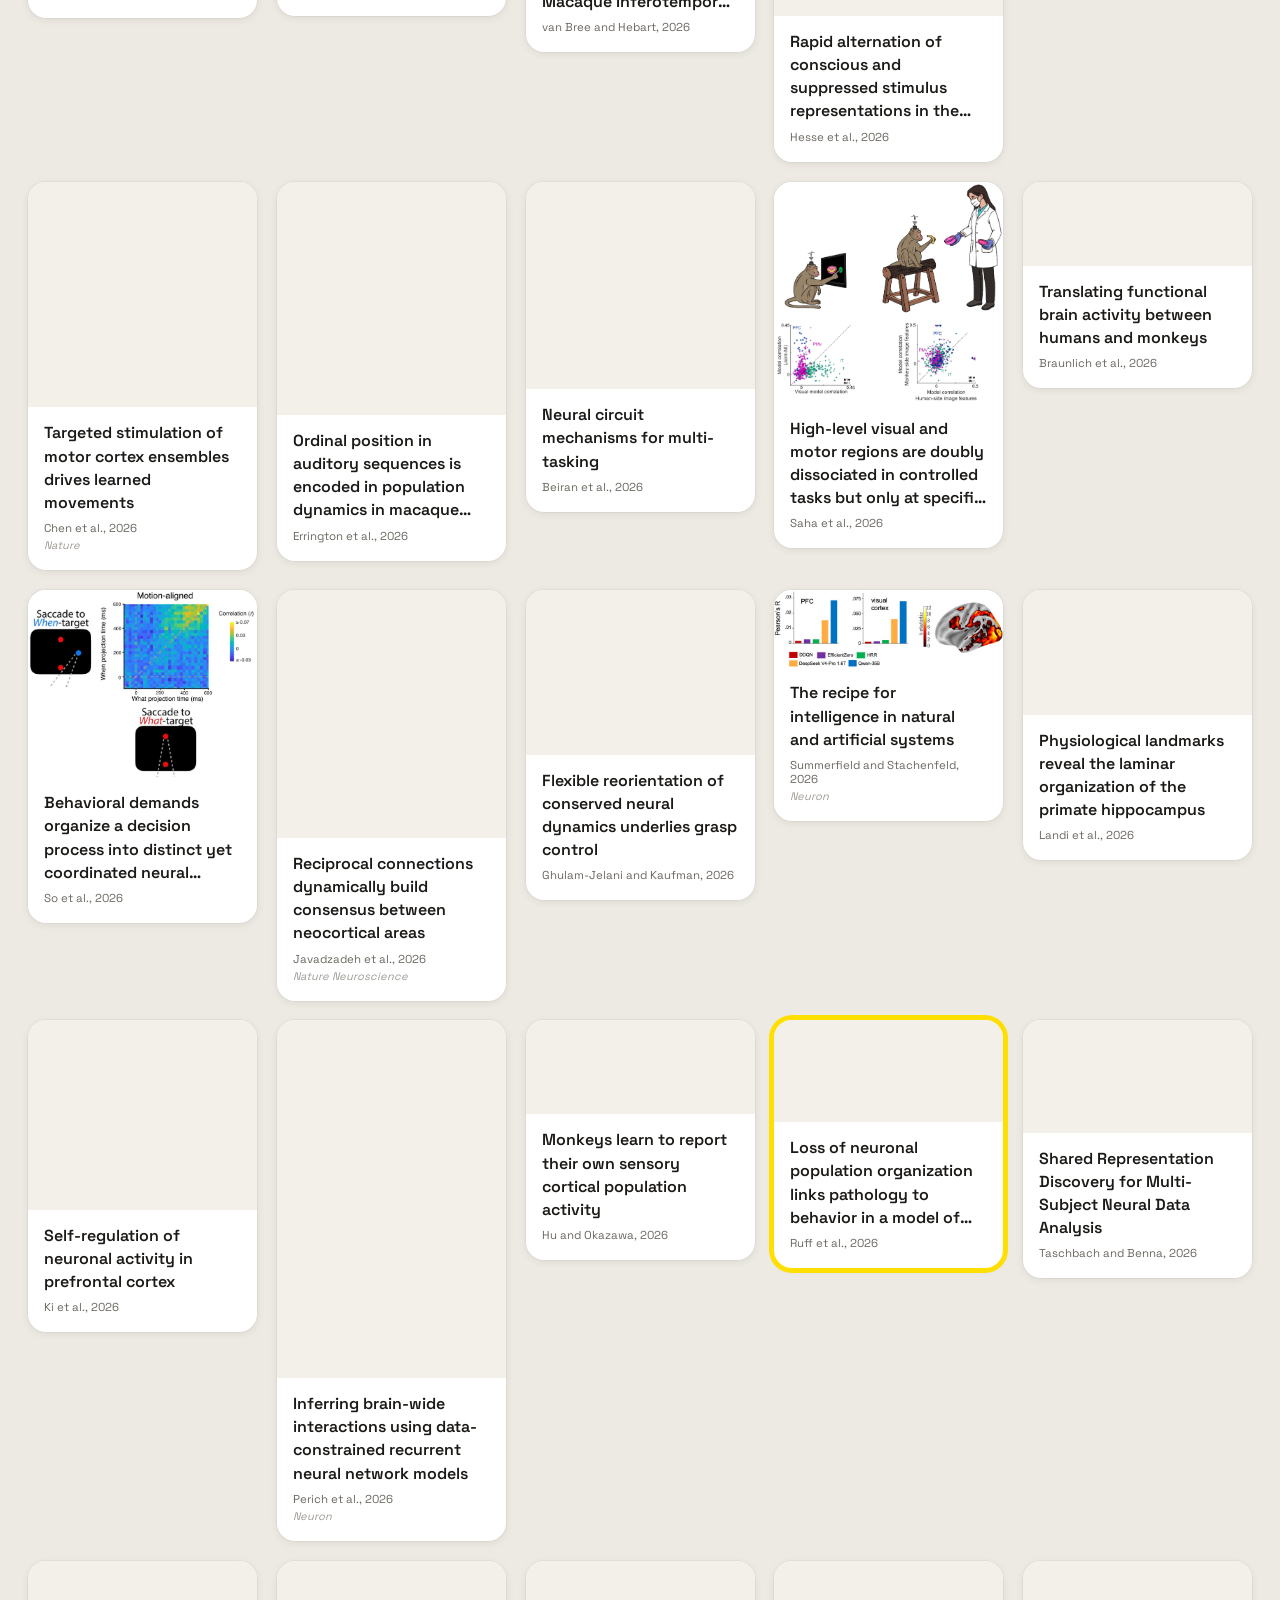
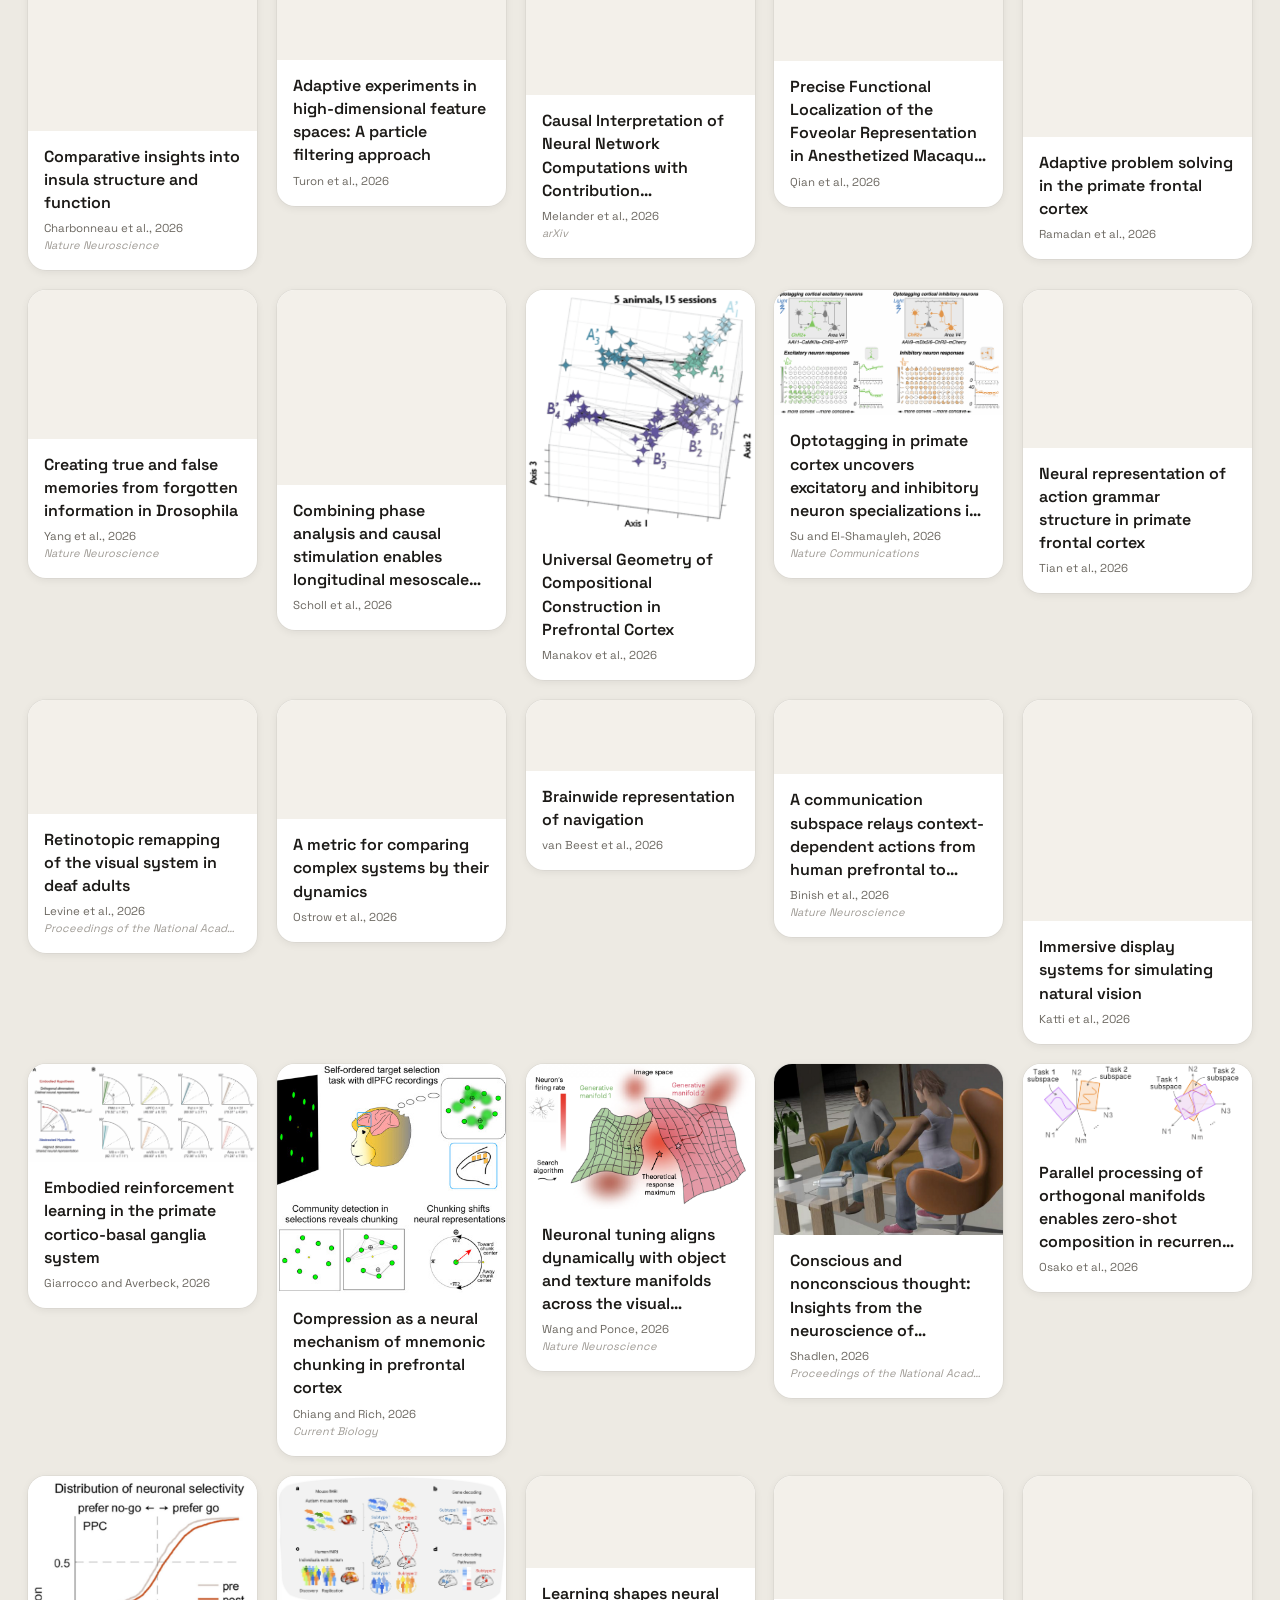
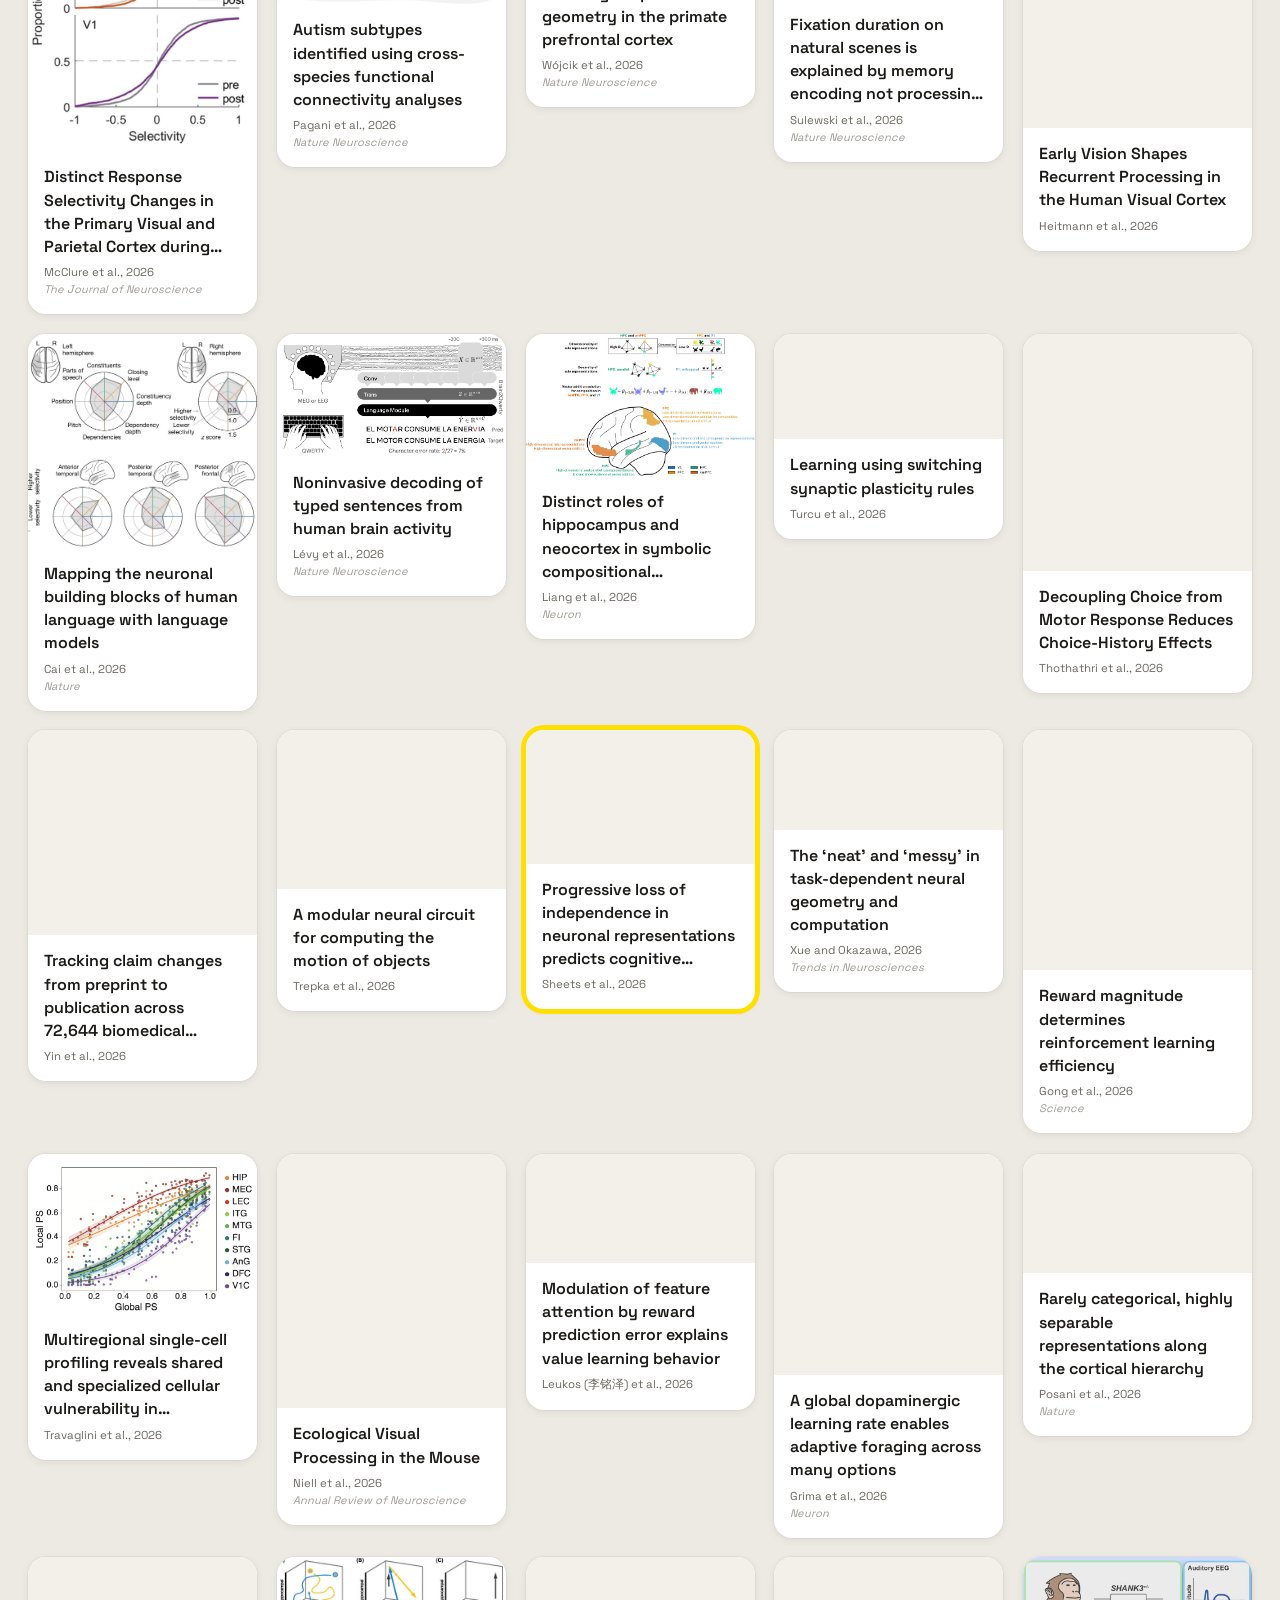
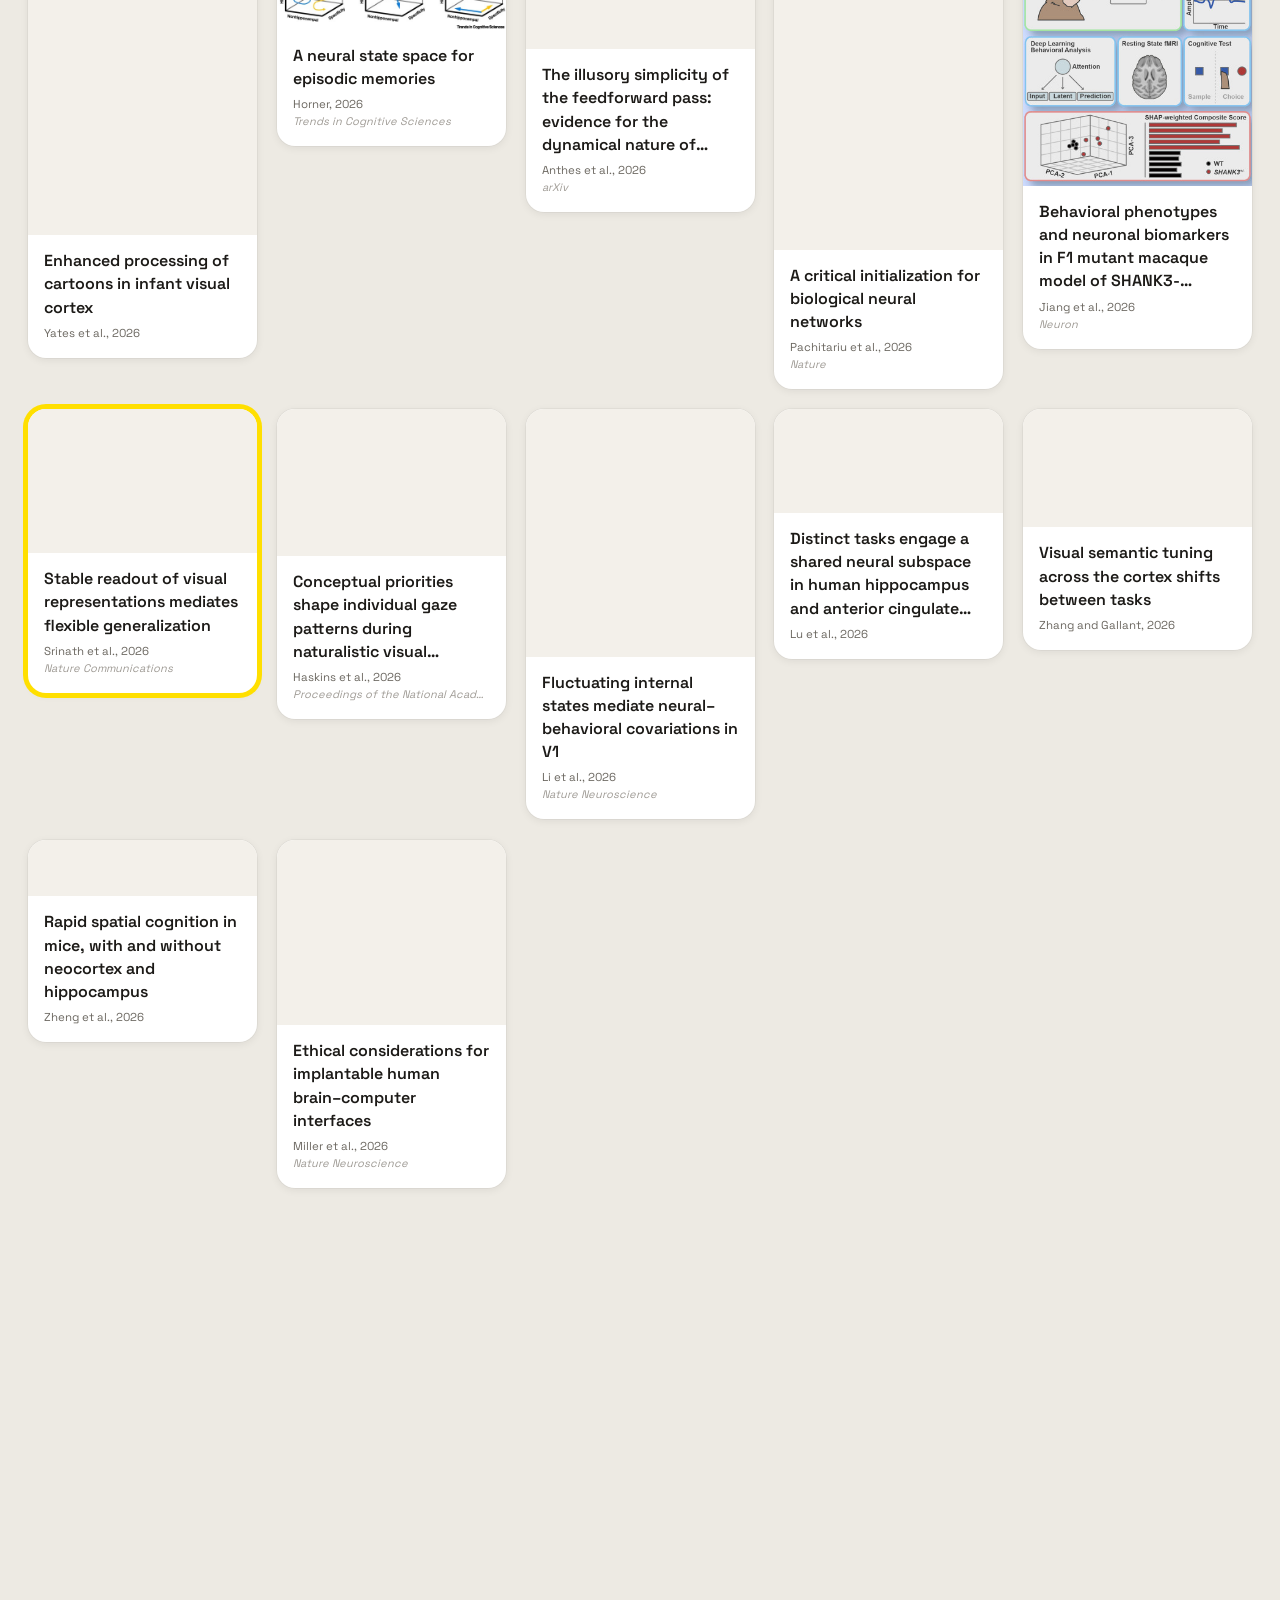
==== commit 1b7a1c32: "sorting improved" ====
--- a/index.html
+++ b/index.html
@@ -42,16 +42,15 @@
       </div>
 
       <nav class="controls">
-        <div class="sort-toggle" role="group" aria-label="Sort papers by">
-          <button class="sort-btn active" data-sort="pub">
-            <span class="btn-full">Publication date</span>
-            <span class="btn-short">Pub. date</span>
-          </button>
-          <button class="sort-btn" data-sort="upload">
-            <span class="btn-full">Recently added</span>
-            <span class="btn-short">Recent</span>
-          </button>
-        </div>
+        <label class="sort-select-wrap">
+          <span class="sort-select-label">Sort by</span>
+          <select id="sort-select" aria-label="Sort papers by">
+            <option value="pub">Publication date</option>
+            <option value="upload" selected>Recently added</option>
+            <option value="first-author">First author (A–Z)</option>
+            <option value="last-author">Last author (A–Z)</option>
+          </select>
+        </label>
       </nav>
     </div>
   </header>
--- a/style.css
+++ b/style.css
@@ -78,41 +78,63 @@
   user-select: none;
 }
 
-/* Sort toggle */
-.sort-toggle {
-  display: flex;
-  align-items: center;
+/* Sort dropdown */
+.sort-select-wrap {
+  position: relative;
+  display: flex;
+  align-items: center;
+  gap: 8px;
   background: rgba(0,0,0,0.08);
   border-radius: 100px;
-  padding: 3px;
-  gap: 2px;
-}
-
-.sort-btn {
+  padding: 3px 4px 3px 14px;
+  cursor: pointer;
+}
+
+.sort-select-label {
+  font-size: 12.5px;
+  font-weight: 500;
+  color: var(--text-mid);
+  white-space: nowrap;
+}
+
+#sort-select {
+  appearance: none;
+  -webkit-appearance: none;
+  -moz-appearance: none;
   border: none;
-  background: transparent;
-  padding: 6px 15px;
-  border-radius: 100px;
+  background: var(--card-bg);
+  color: var(--text);
   font-family: inherit;
   font-size: 12.5px;
   font-weight: 500;
-  color: var(--text-mid);
+  padding: 6px 28px 6px 14px;
+  border-radius: 100px;
+  box-shadow: 0 1px 4px rgba(0,0,0,0.12);
   cursor: pointer;
-  transition: background 0.18s ease, color 0.18s ease, box-shadow 0.18s ease;
-  white-space: nowrap;
-}
-
-.sort-btn.active {
-  background: var(--card-bg);
-  color: var(--text);
-  box-shadow: 0 1px 4px rgba(0,0,0,0.12);
-}
-
-.sort-btn:hover:not(.active) {
-  color: var(--text);
-}
-
-.btn-short { display: none; }
+  transition: box-shadow 0.18s ease;
+}
+
+#sort-select:hover {
+  box-shadow: 0 1px 6px rgba(0,0,0,0.18);
+}
+
+#sort-select:focus-visible {
+  outline: 2px solid var(--text-mid);
+  outline-offset: 2px;
+}
+
+.sort-select-wrap::after {
+  content: '';
+  position: absolute;
+  right: 15px;
+  top: 50%;
+  width: 6px;
+  height: 6px;
+  border-right: 1.5px solid var(--text-mid);
+  border-bottom: 1.5px solid var(--text-mid);
+  transform: translateY(-65%) rotate(45deg);
+  pointer-events: none;
+}
 
 /* ─── Main grid ──────────────────────────────────────────────────────────── */
 main {
@@ -371,9 +393,7 @@
   font-size: 12px;
   font-weight: 500;
   color: var(--text-mid);
-  overflow: hidden;
-  text-overflow: ellipsis;
-  white-space: nowrap;
+  line-height: 1.4;
 }
 
 .pdf-close-btn {
@@ -531,8 +551,14 @@
   border-bottom-color: rgba(255,255,255,0.07);
 }
 
-body.dark .sort-btn.active {
+body.dark .sort-select-wrap {
   background: rgba(255,255,255,0.1);
+}
+
+body.dark #sort-select {
+  background: rgba(255,255,255,0.1);
+  color: var(--text);
+  box-shadow: none;
 }
 
 body.dark .card-thumbnail-missing {
@@ -561,11 +587,11 @@
   .header-inner { padding: 0 16px; }
   main { padding: 20px 16px 60px; }
   .logo-text { font-size: 13px; }
-  .sort-btn { padding: 5px 11px; font-size: 11.5px; }
-
-  /* Short button labels */
-  .btn-full  { display: none; }
-  .btn-short { display: inline; }
+
+  /* Drop the "Sort by" label on narrow screens to save space */
+  .sort-select-label { display: none; }
+  .sort-select-wrap  { padding-left: 4px; }
+  #sort-select        { padding: 5px 24px 5px 11px; font-size: 11.5px; }
 
   /* Side-by-side card layout */
   .card {
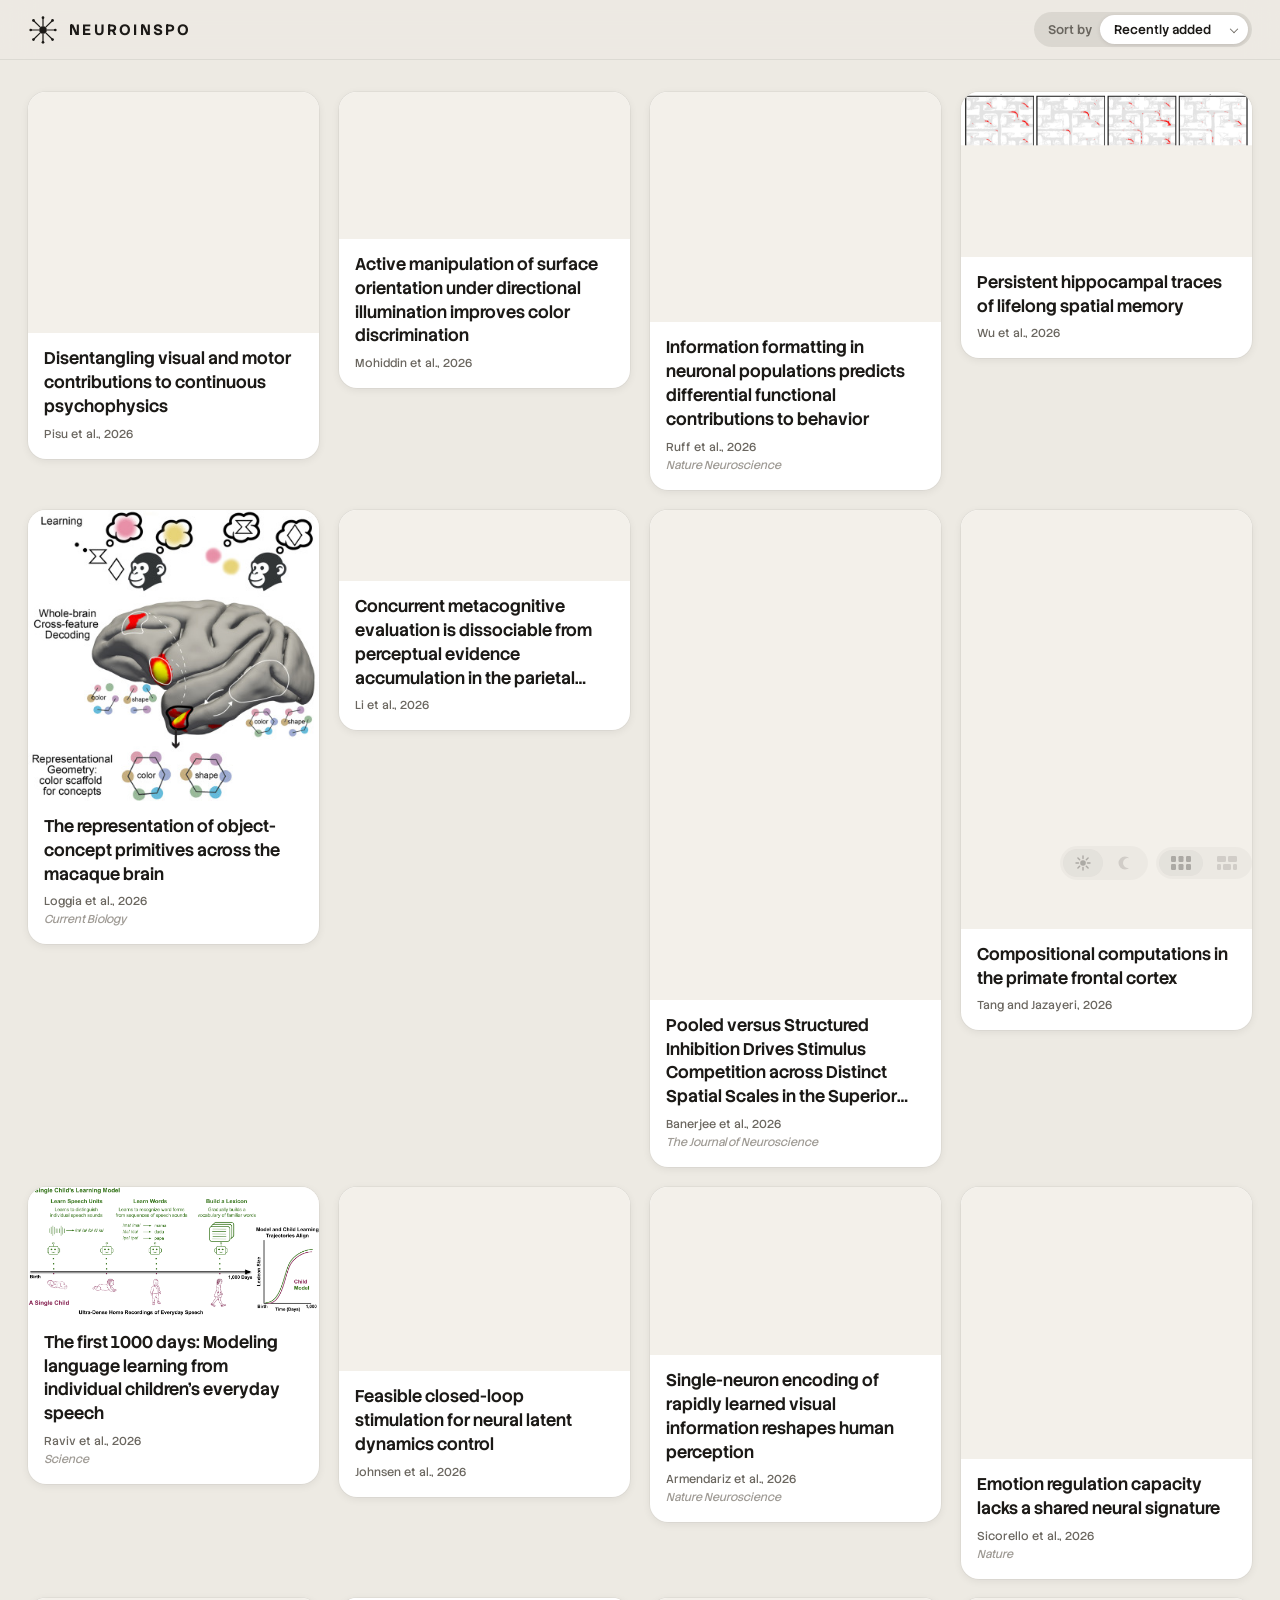
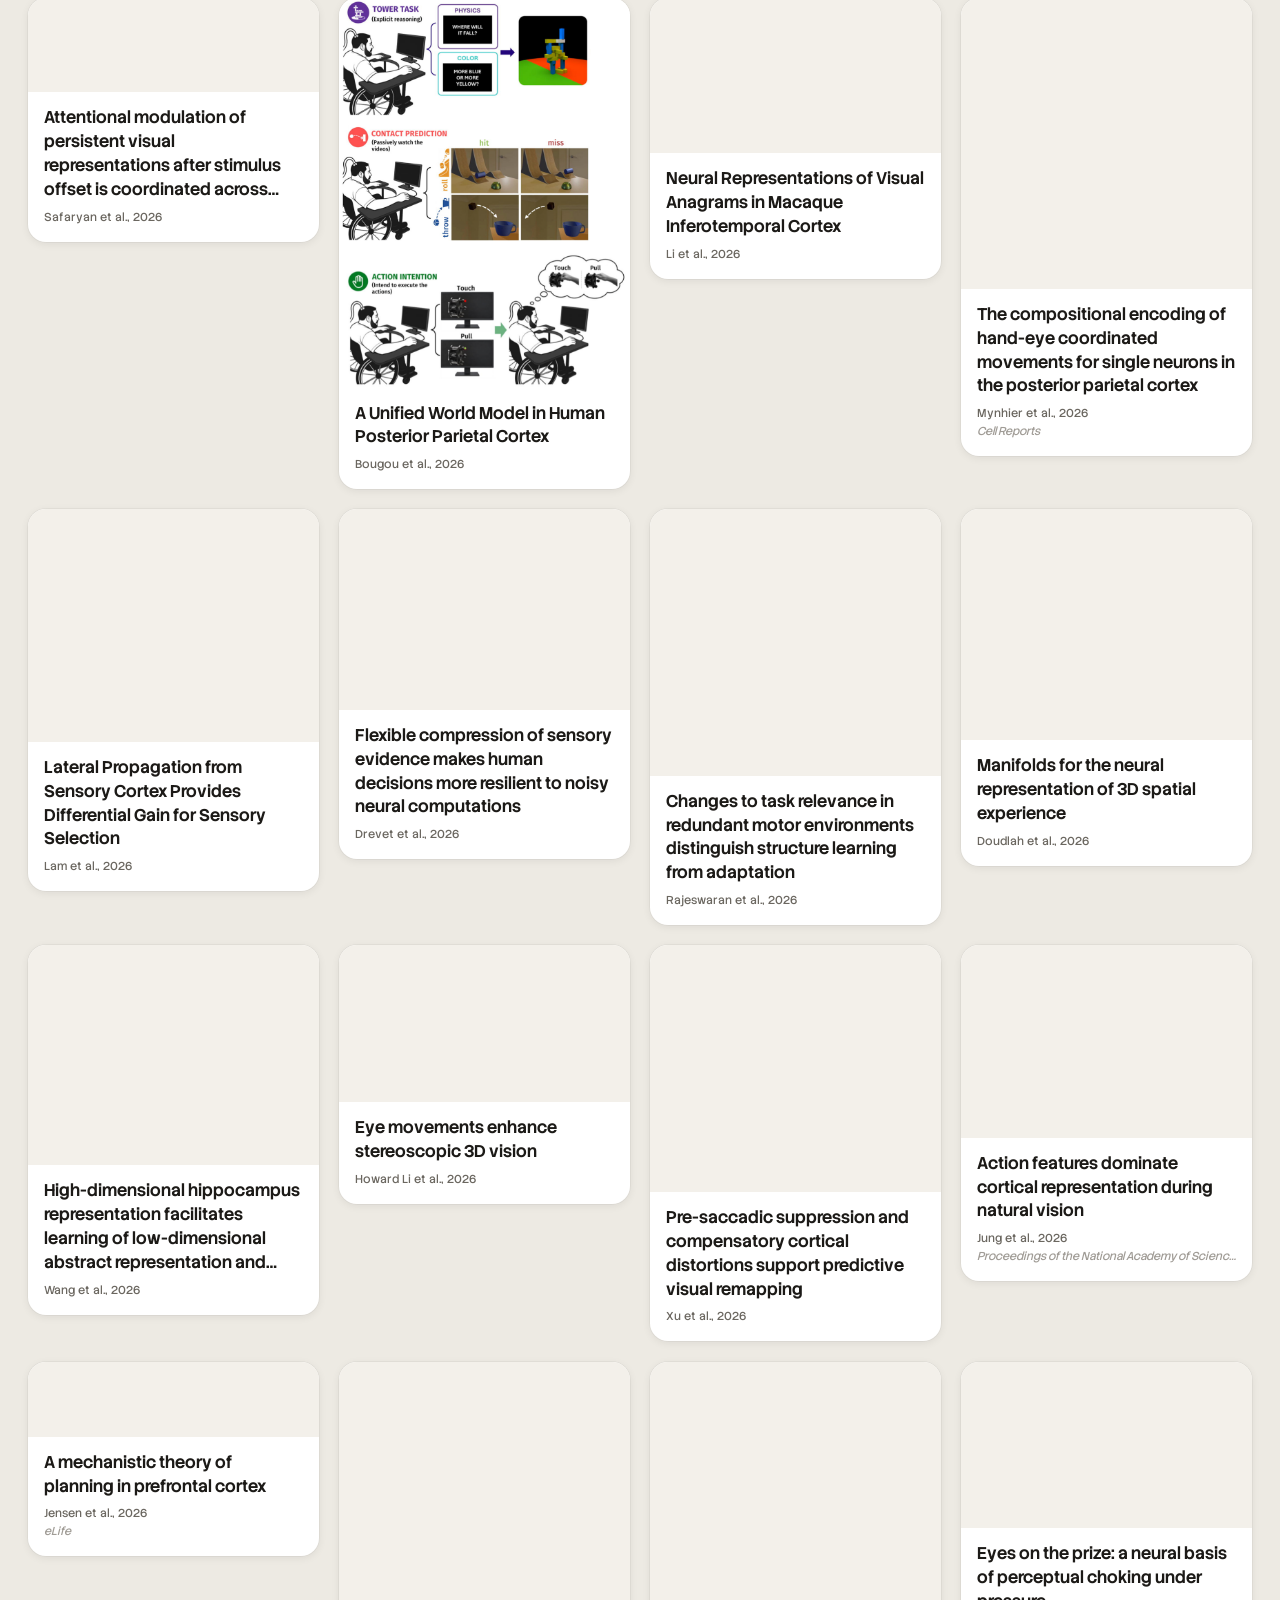
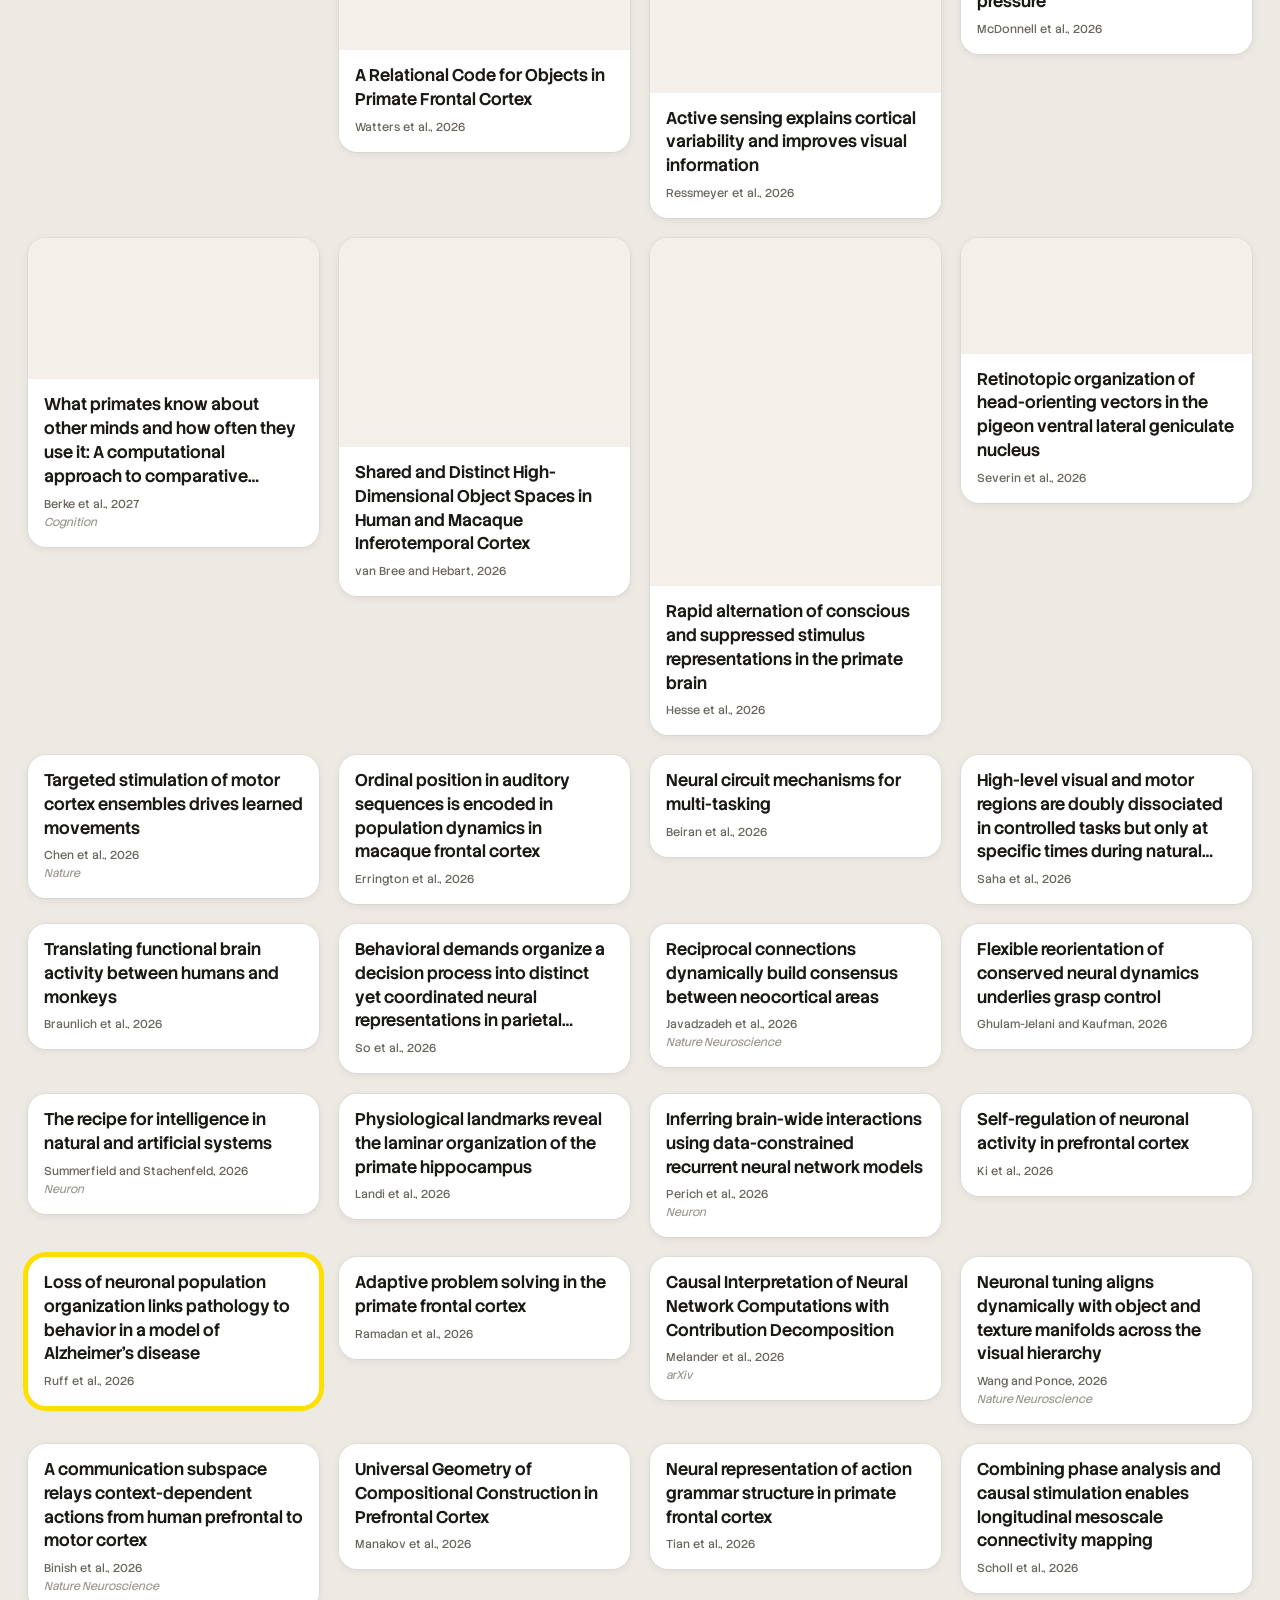
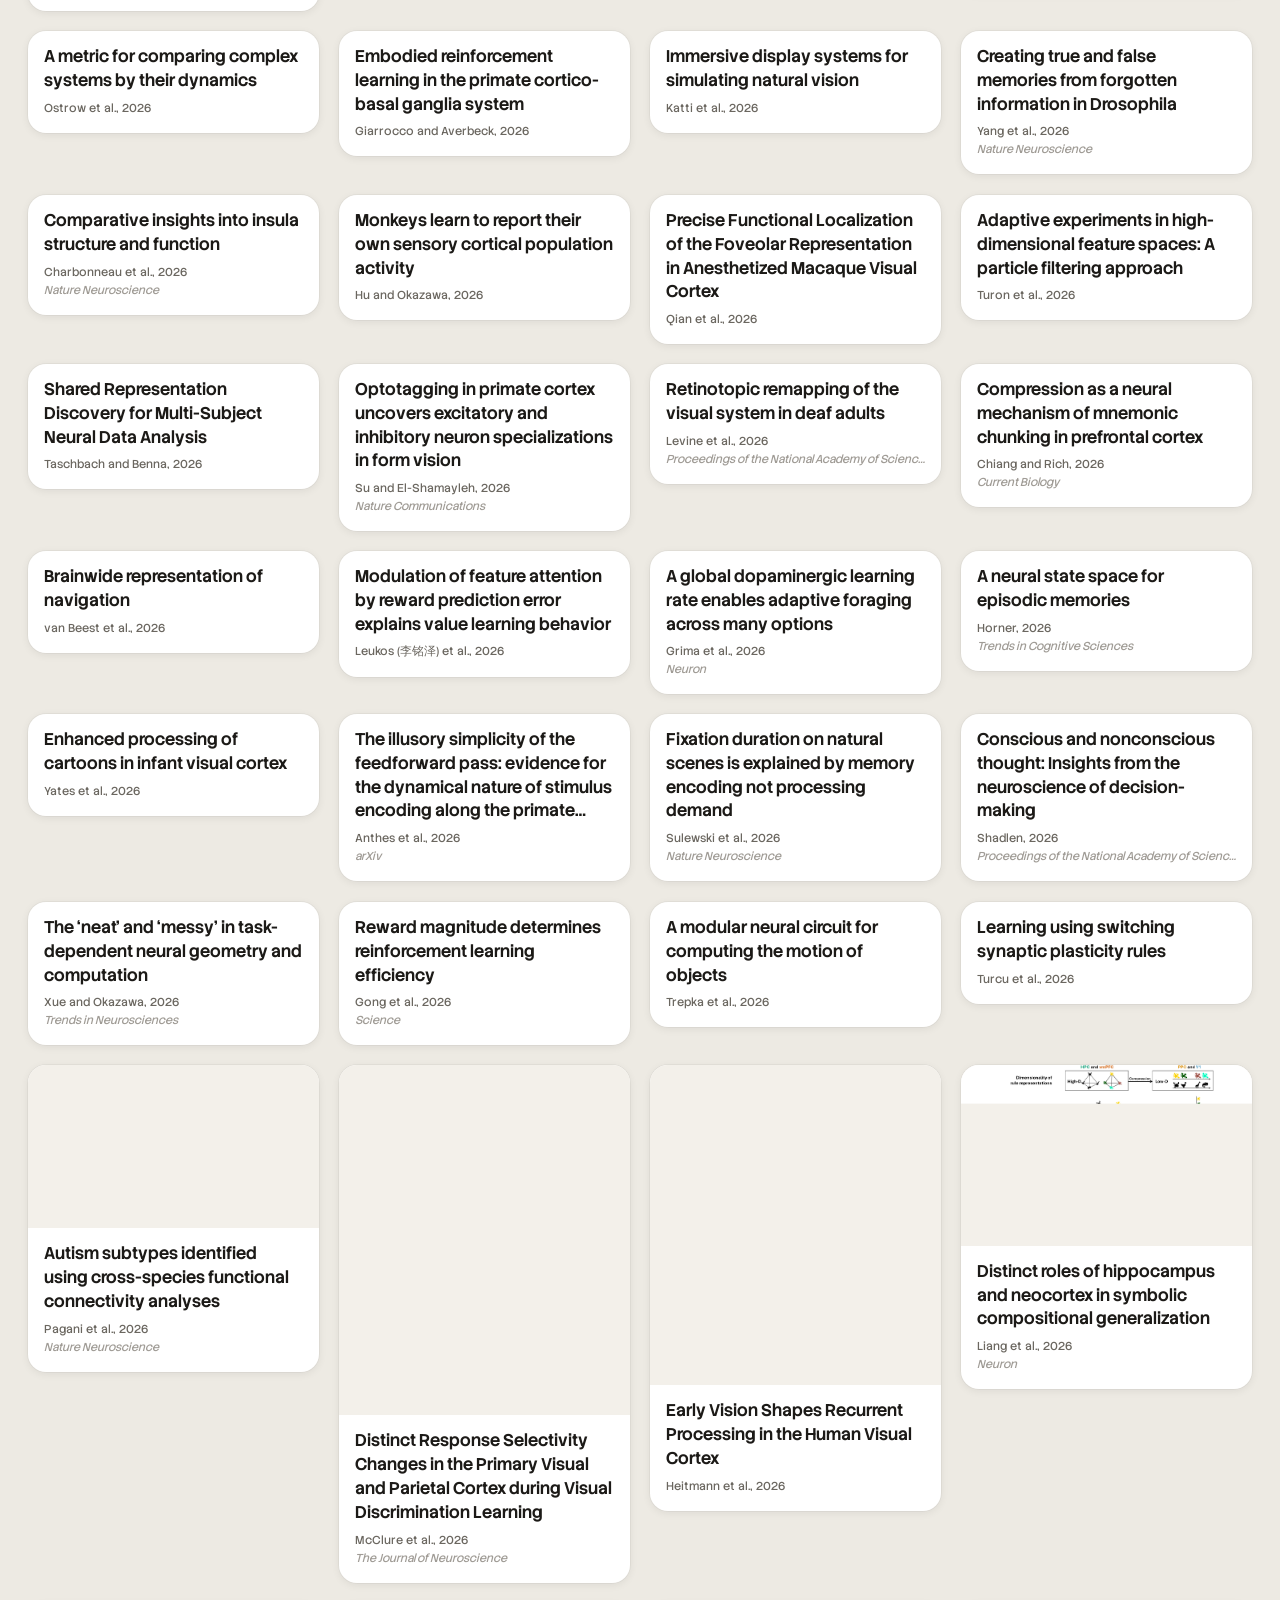
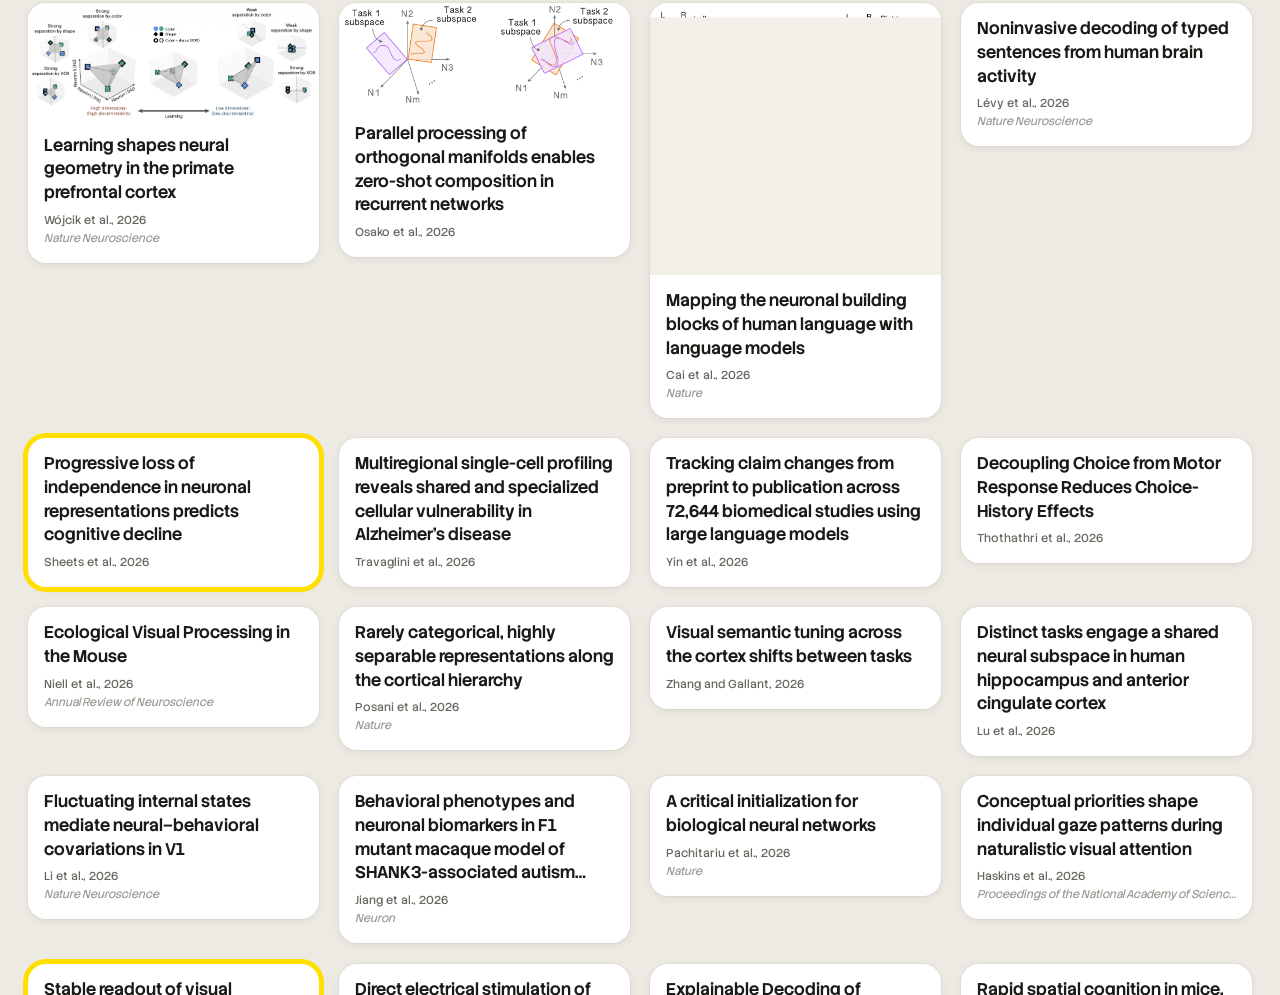
==== commit 8f580d18: "slightly updated look" ====
--- a/index.html
+++ b/index.html
@@ -6,7 +6,7 @@
   <title>NEUROINSPO</title>
   <link rel="preconnect" href="https://fonts.googleapis.com">
   <link rel="preconnect" href="https://fonts.gstatic.com" crossorigin>
-  <link href="https://fonts.googleapis.com/css2?family=Space+Grotesk:wght@300;400;500;600;700&display=swap" rel="stylesheet">
+  <link href="https://fonts.googleapis.com/css2?family=Stack+Sans+Headline:wght@300..700&family=Stack+Sans+Text:wght@300..700&display=swap" rel="stylesheet">
   <link rel="stylesheet" href="style.css">
 </head>
 <body>
--- a/style.css
+++ b/style.css
@@ -5,6 +5,8 @@
 [hidden] { display: none !important; }
 
 :root {
+  --font-body:    'Stack Sans Text', system-ui, sans-serif;
+  --font-display: 'Stack Sans Headline', system-ui, sans-serif;
   --bg:           #edeae3;
   --card-bg:      #ffffff;
   --page1-bg:     #f0ece1;   /* warm paper behind card */
@@ -14,7 +16,7 @@
   --text-dim:     #a09c96;
   --header-h:     60px;
   --radius:       18px;
-  --col-min:      200px;
+  --col-min:      260px;
   --gap:          20px;
   --shadow-rest:  0 2px 8px rgba(0,0,0,0.07), 0 0 0 1px rgba(0,0,0,0.04);
   --shadow-hover: 0 16px 40px rgba(0,0,0,0.14), 0 2px 8px rgba(0,0,0,0.06);
@@ -25,7 +27,7 @@
 html { scroll-behavior: smooth; }
 
 body {
-  font-family: 'Space Grotesk', system-ui, sans-serif;
+  font-family: var(--font-body);
   background: var(--bg);
   color: var(--text);
   min-height: 100vh;
@@ -45,7 +47,7 @@
 }
 
 .header-inner {
-  max-width: 1680px;
+  max-width: 2400px;
   margin: 0 auto;
   padding: 0 28px;
   height: 100%;
@@ -138,7 +140,7 @@
 
 /* ─── Main grid ──────────────────────────────────────────────────────────── */
 main {
-  max-width: 1680px;
+  max-width: 2400px;
   margin: 0 auto;
   padding: 32px 28px 80px;
   overflow-anchor: none; /* prevent browser scroll anchoring from fighting our scroll restore */
@@ -164,6 +166,7 @@
 /* Outer wrapper handles layout & is the hover target */
 .card-wrapper {
   width: 100%;
+  min-width: 0;   /* let it shrink to its grid/flex track instead of its content's natural width */
   position: relative;
   cursor: pointer;
   opacity: 0;
@@ -259,9 +262,10 @@
 }
 
 .card-title {
-  font-size: 16px;
+  font-family: var(--font-display);
+  font-size: 17px;
   font-weight: 600;
-  line-height: 1.45;
+  line-height: 1.4;
   color: var(--text);
   margin-bottom: 7px;
   display: -webkit-box;
@@ -277,8 +281,9 @@
 }
 
 .card-journal {
+  font-family: var(--font-display);
   margin-top: 3px;
-  font-size: 11px;
+  font-size: 11.5px;
   color: var(--text-dim);
   font-style: italic;
   white-space: nowrap;
@@ -396,6 +401,11 @@
   line-height: 1.4;
 }
 
+.pdf-panel-citation em {
+  font-family: var(--font-display);
+  font-style: italic;
+}
+
 .pdf-close-btn {
   display: flex;
   align-items: center;
@@ -420,17 +430,42 @@
   padding: 24px 24px 40px;
 }
 
+.panel-thumbnail-btn {
+  display: block;
+  width: 100%;
+  padding: 0;
+  margin-bottom: 18px;
+  border: none;
+  border-radius: 10px;
+  overflow: hidden;
+  cursor: zoom-in;
+  background: var(--page2-bg);
+  line-height: 0;
+}
+
+.panel-thumbnail {
+  display: block;
+  width: 100%;
+  height: auto;
+  border-radius: 10px;
+  transition: transform 0.25s ease;
+}
+
+.panel-thumbnail-btn:hover .panel-thumbnail { transform: scale(1.015); }
+
 .panel-title {
-  font-size: 18px;
+  font-family: var(--font-display);
+  font-size: 20px;
   font-weight: 600;
-  line-height: 1.4;
+  line-height: 1.35;
   color: var(--text);
   margin-bottom: 10px;
 }
 
 .panel-journal {
+  font-family: var(--font-display);
   display: inline-block;
-  font-size: 12px;
+  font-size: 12.5px;
   font-style: italic;
   color: var(--text-dim);
   margin-bottom: 16px;
@@ -442,6 +477,27 @@
   color: var(--text-mid);
   margin-bottom: 20px;
 }
+
+.panel-abstract:has(+ .abstract-toggle-btn) {
+  margin-bottom: 6px;
+}
+
+.abstract-toggle-btn {
+  display: inline-block;
+  padding: 0;
+  margin-bottom: 20px;
+  border: none;
+  background: none;
+  font-family: inherit;
+  font-size: 12.5px;
+  font-weight: 600;
+  color: var(--text);
+  cursor: pointer;
+  text-decoration: underline;
+  text-underline-offset: 2px;
+}
+
+.abstract-toggle-btn:hover { color: var(--gold); }
 
 .panel-doi {
   font-size: 11.5px;
@@ -479,6 +535,37 @@
 .pdf-backdrop {
   display: none;
 }
+
+/* ─── Image lightbox (full-size view of a panel thumbnail) ──────────────── */
+.image-lightbox {
+  position: fixed;
+  inset: 0;
+  z-index: 300;
+  display: flex;
+  align-items: center;
+  justify-content: center;
+  padding: 24px;
+  background: rgba(0,0,0,0);
+  cursor: zoom-out;
+  opacity: 0;
+  transition: background 0.2s ease, opacity 0.2s ease;
+}
+
+.image-lightbox.open {
+  background: rgba(0,0,0,0.85);
+  opacity: 1;
+}
+
+.image-lightbox img {
+  max-width: 100%;
+  max-height: 100%;
+  border-radius: 8px;
+  box-shadow: 0 20px 60px rgba(0,0,0,0.5);
+  transform: scale(0.96);
+  transition: transform 0.2s ease;
+}
+
+.image-lightbox.open img { transform: scale(1); }
 
 /* ─── Grid mode override ─────────────────────────────────────────────────── */
 .papers-grid.grid-mode {
@@ -587,6 +674,9 @@
   .header-inner { padding: 0 16px; }
   main { padding: 20px 16px 60px; }
   .logo-text { font-size: 13px; }
+
+  /* Only one column fits — grid vs masonry is meaningless here */
+  #layout-toggle { display: none; }
 
   /* Drop the "Sort by" label on narrow screens to save space */
   .sort-select-label { display: none; }
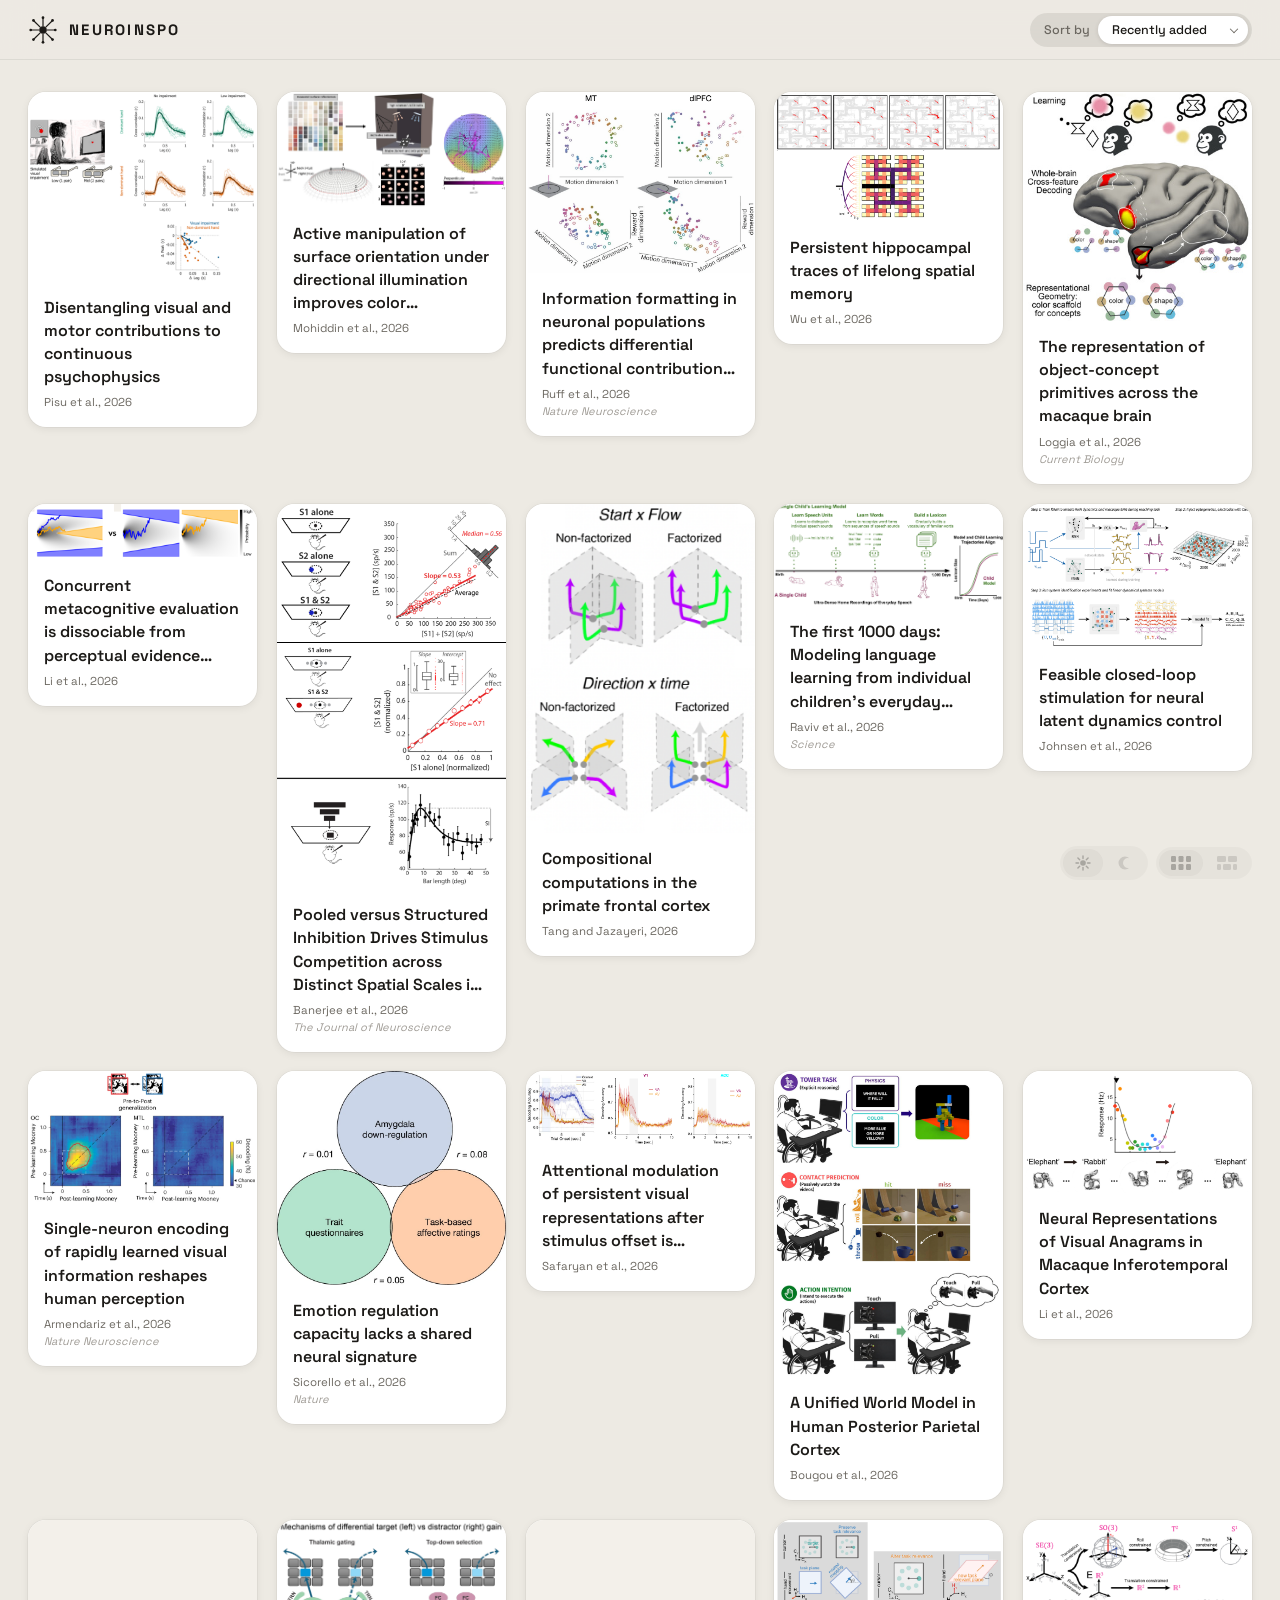
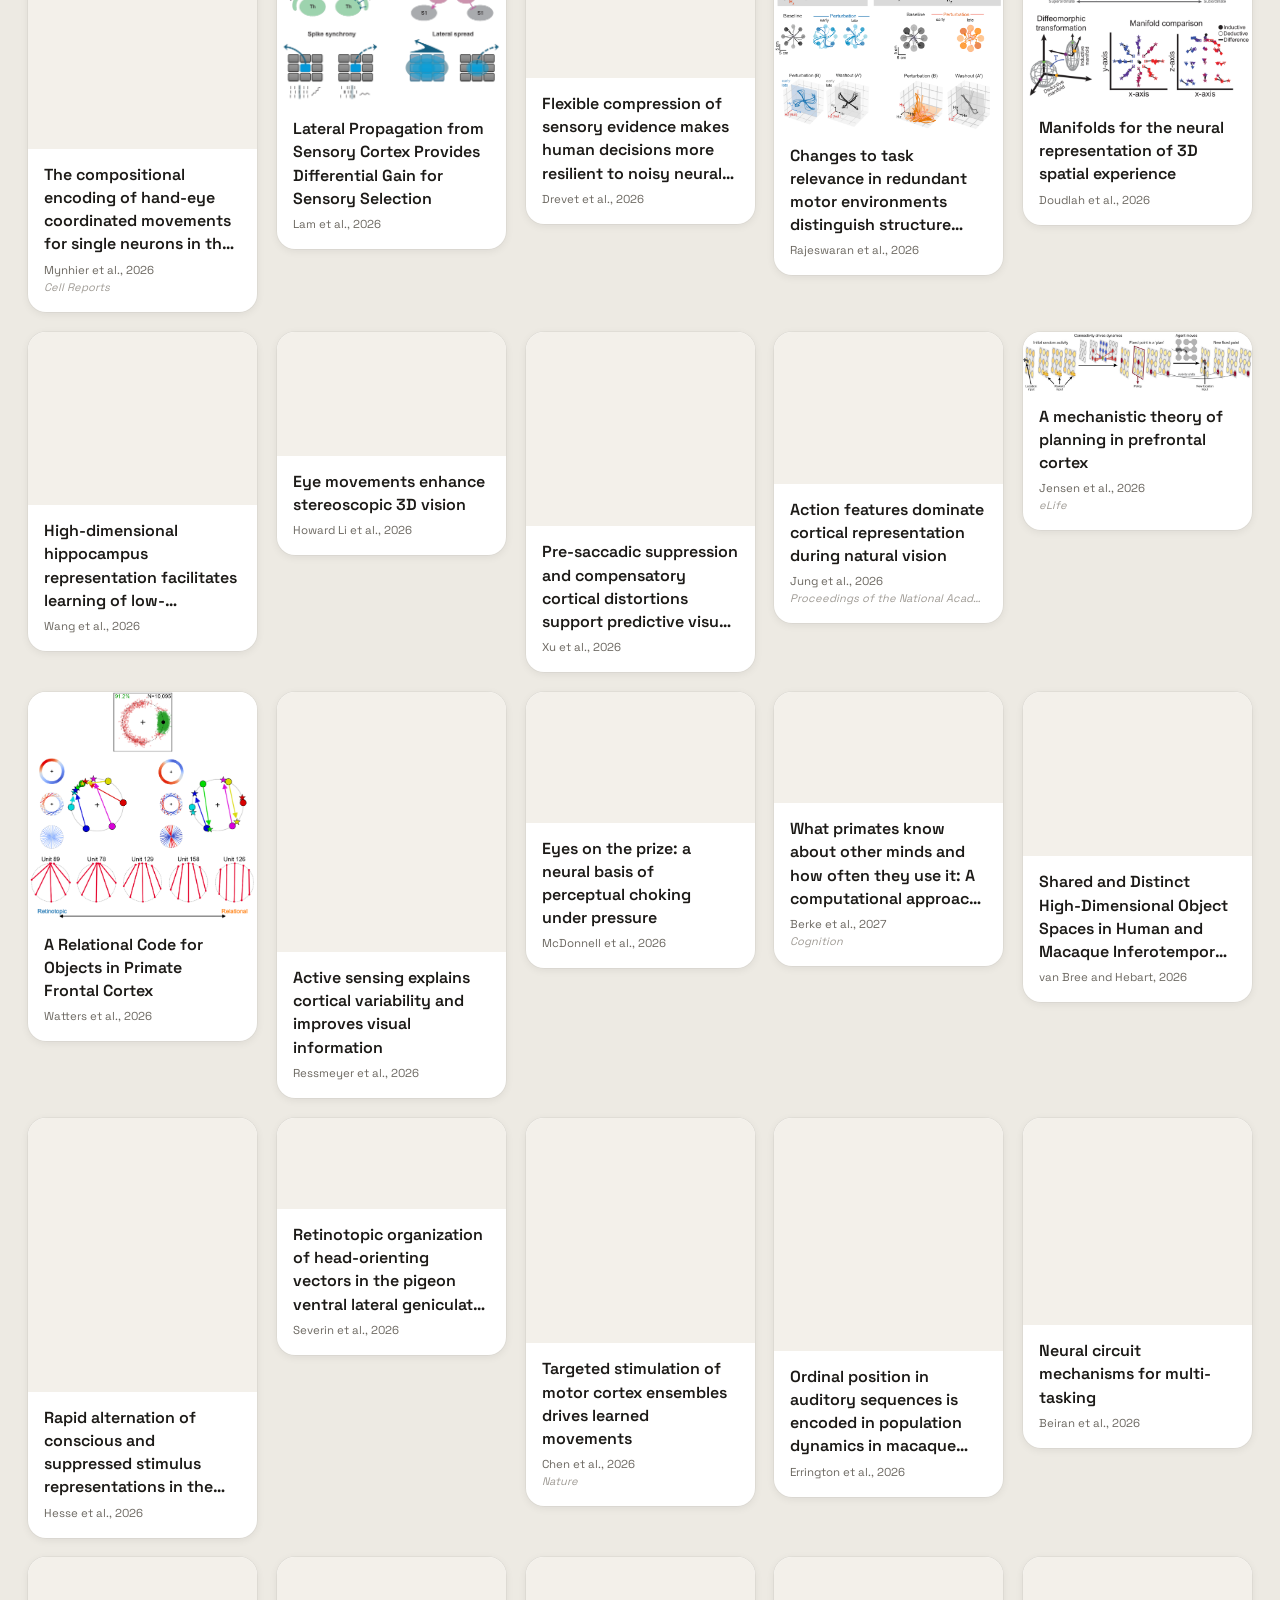
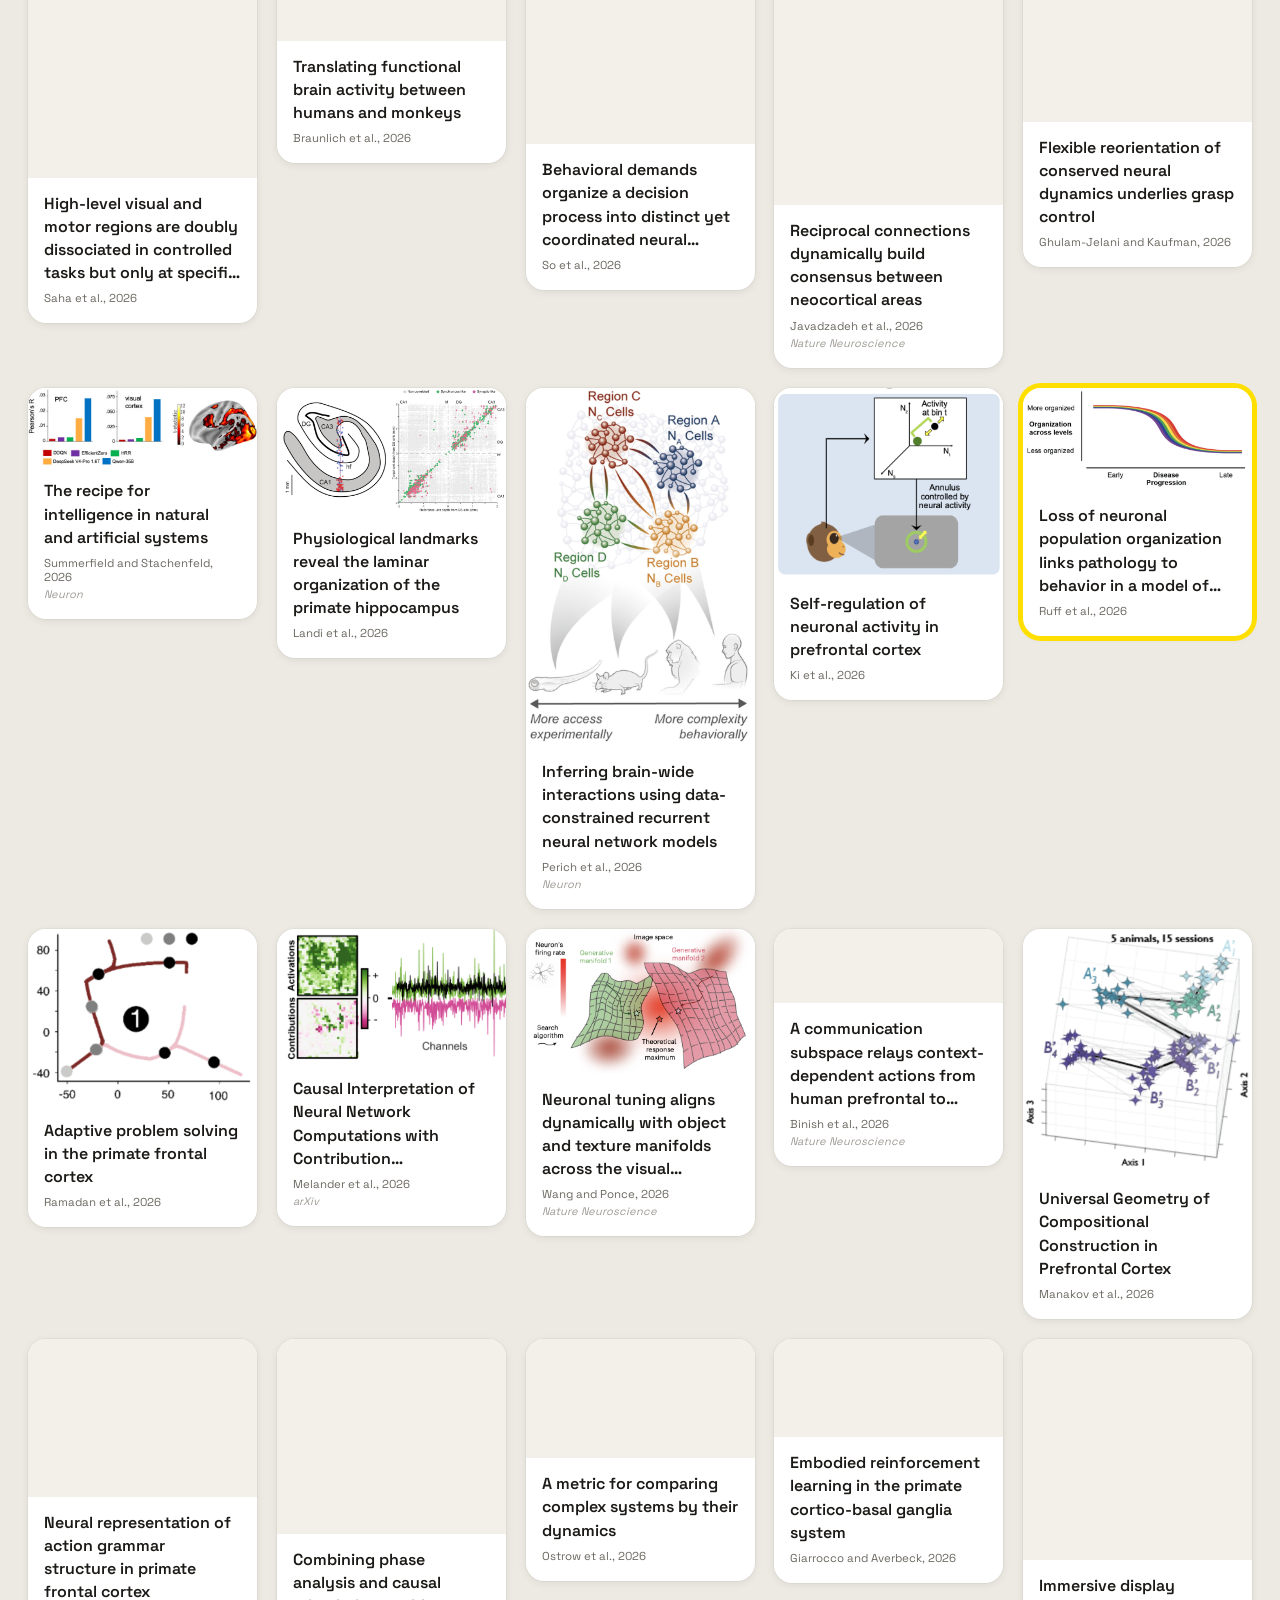
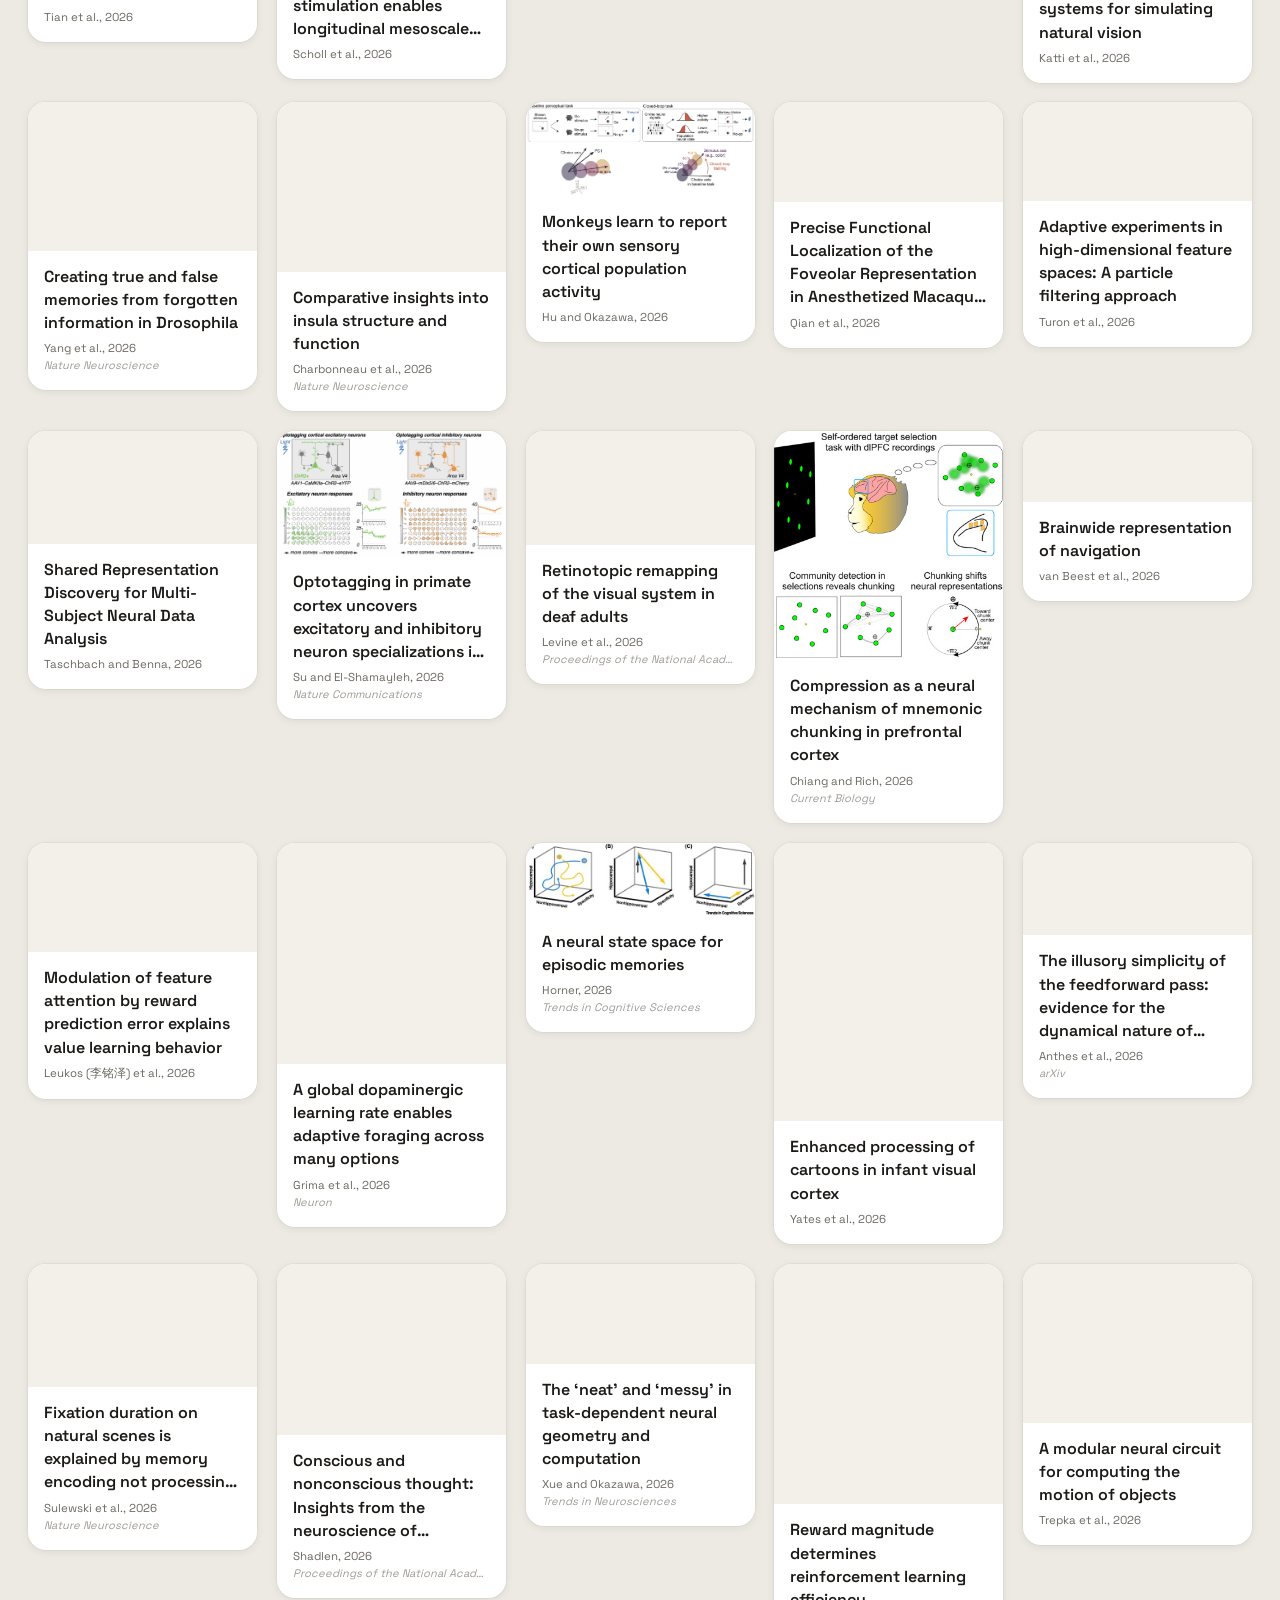
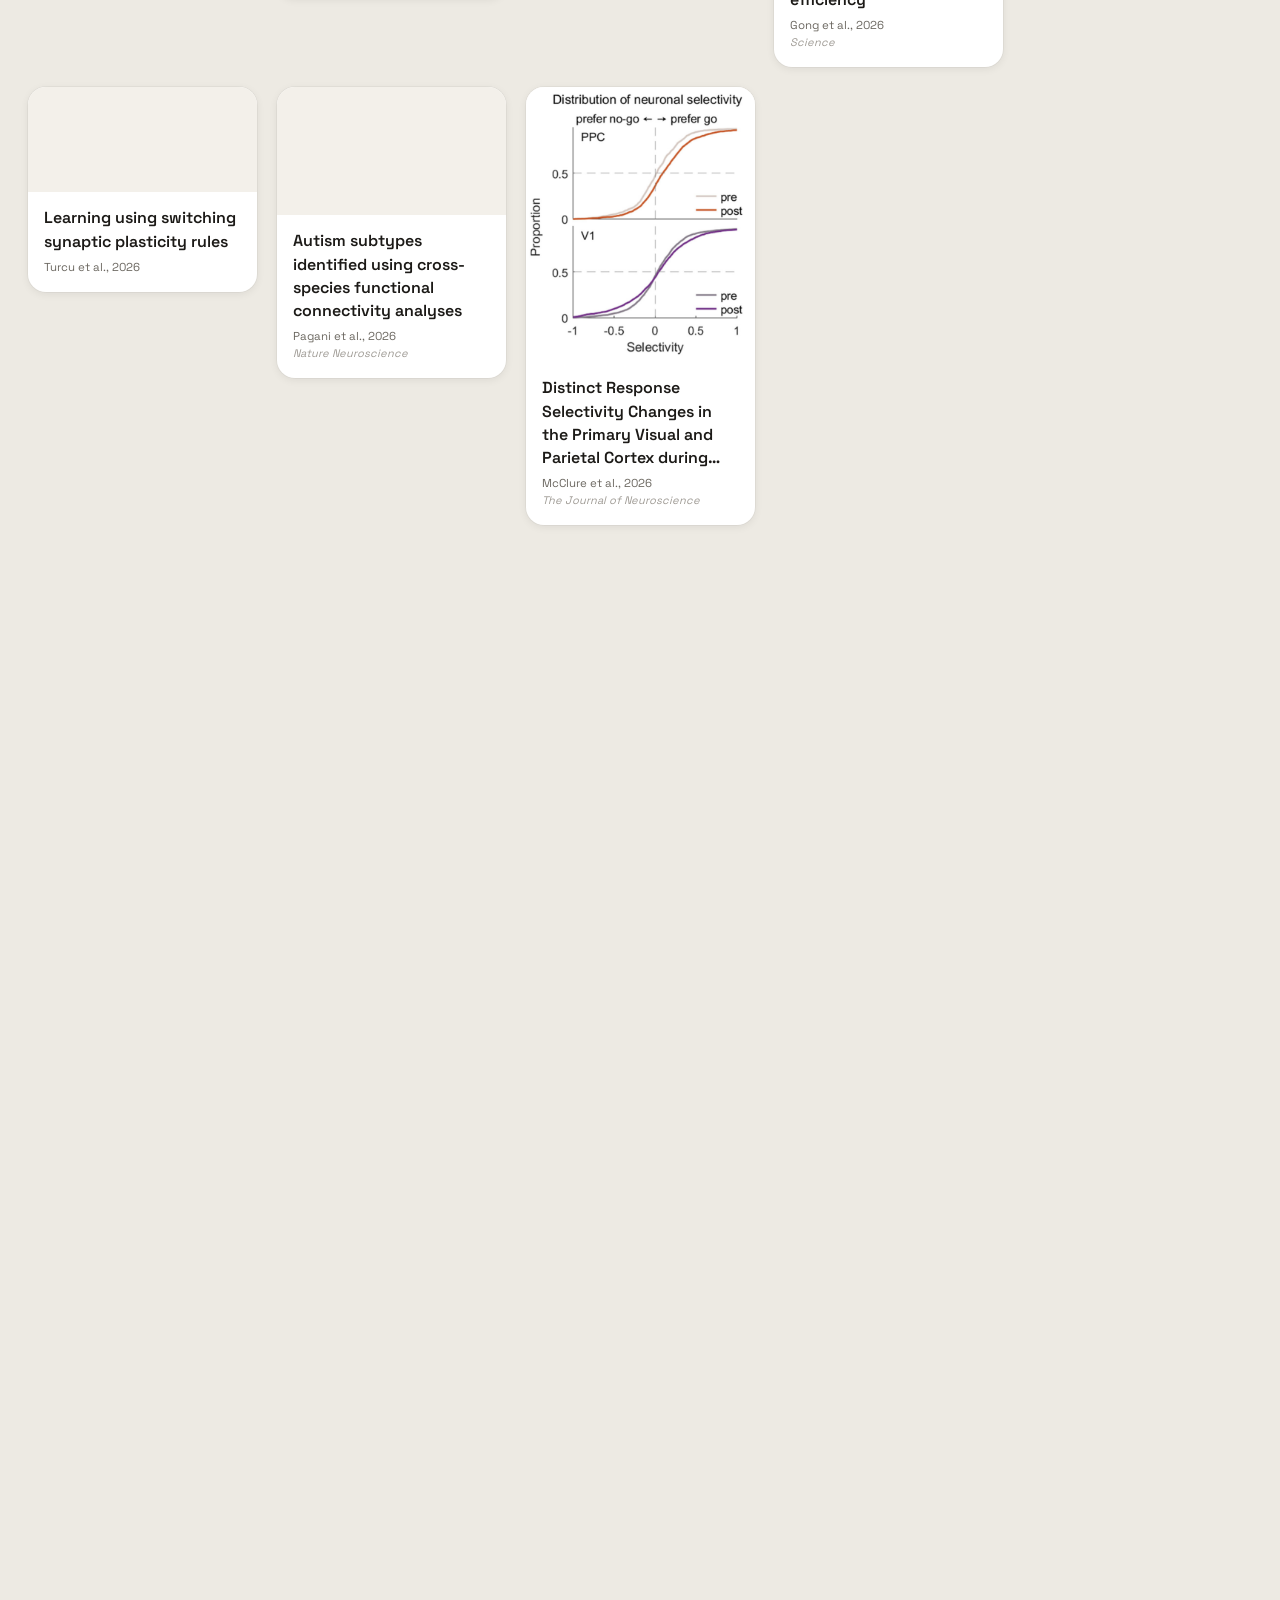
==== commit 948e439e: "Merge pull request #3 from ramanujansrinath/test trying to roll back intelligently to fix flicker" ====
--- a/index.html
+++ b/index.html
@@ -6,7 +6,7 @@
   <title>NEUROINSPO</title>
   <link rel="preconnect" href="https://fonts.googleapis.com">
   <link rel="preconnect" href="https://fonts.gstatic.com" crossorigin>
-  <link href="https://fonts.googleapis.com/css2?family=Stack+Sans+Headline:wght@300..700&family=Stack+Sans+Text:wght@300..700&display=swap" rel="stylesheet">
+  <link href="https://fonts.googleapis.com/css2?family=Space+Grotesk:wght@300;400;500;600;700&display=swap" rel="stylesheet">
   <link rel="stylesheet" href="style.css">
 </head>
 <body>
--- a/style.css
+++ b/style.css
@@ -5,8 +5,6 @@
 [hidden] { display: none !important; }
 
 :root {
-  --font-body:    'Stack Sans Text', system-ui, sans-serif;
-  --font-display: 'Stack Sans Headline', system-ui, sans-serif;
   --bg:           #edeae3;
   --card-bg:      #ffffff;
   --page1-bg:     #f0ece1;   /* warm paper behind card */
@@ -16,7 +14,7 @@
   --text-dim:     #a09c96;
   --header-h:     60px;
   --radius:       18px;
-  --col-min:      260px;
+  --col-min:      200px;
   --gap:          20px;
   --shadow-rest:  0 2px 8px rgba(0,0,0,0.07), 0 0 0 1px rgba(0,0,0,0.04);
   --shadow-hover: 0 16px 40px rgba(0,0,0,0.14), 0 2px 8px rgba(0,0,0,0.06);
@@ -27,7 +25,7 @@
 html { scroll-behavior: smooth; }
 
 body {
-  font-family: var(--font-body);
+  font-family: 'Space Grotesk', system-ui, sans-serif;
   background: var(--bg);
   color: var(--text);
   min-height: 100vh;
@@ -47,7 +45,7 @@
 }
 
 .header-inner {
-  max-width: 2400px;
+  max-width: 1680px;
   margin: 0 auto;
   padding: 0 28px;
   height: 100%;
@@ -140,7 +138,7 @@
 
 /* ─── Main grid ──────────────────────────────────────────────────────────── */
 main {
-  max-width: 2400px;
+  max-width: 1680px;
   margin: 0 auto;
   padding: 32px 28px 80px;
   overflow-anchor: none; /* prevent browser scroll anchoring from fighting our scroll restore */
@@ -166,7 +164,6 @@
 /* Outer wrapper handles layout & is the hover target */
 .card-wrapper {
   width: 100%;
-  min-width: 0;   /* let it shrink to its grid/flex track instead of its content's natural width */
   position: relative;
   cursor: pointer;
   opacity: 0;
@@ -262,10 +259,9 @@
 }
 
 .card-title {
-  font-family: var(--font-display);
-  font-size: 17px;
+  font-size: 16px;
   font-weight: 600;
-  line-height: 1.4;
+  line-height: 1.45;
   color: var(--text);
   margin-bottom: 7px;
   display: -webkit-box;
@@ -281,9 +277,8 @@
 }
 
 .card-journal {
-  font-family: var(--font-display);
   margin-top: 3px;
-  font-size: 11.5px;
+  font-size: 11px;
   color: var(--text-dim);
   font-style: italic;
   white-space: nowrap;
@@ -401,11 +396,6 @@
   line-height: 1.4;
 }
 
-.pdf-panel-citation em {
-  font-family: var(--font-display);
-  font-style: italic;
-}
-
 .pdf-close-btn {
   display: flex;
   align-items: center;
@@ -454,18 +444,16 @@
 .panel-thumbnail-btn:hover .panel-thumbnail { transform: scale(1.015); }
 
 .panel-title {
-  font-family: var(--font-display);
-  font-size: 20px;
+  font-size: 18px;
   font-weight: 600;
-  line-height: 1.35;
+  line-height: 1.4;
   color: var(--text);
   margin-bottom: 10px;
 }
 
 .panel-journal {
-  font-family: var(--font-display);
   display: inline-block;
-  font-size: 12.5px;
+  font-size: 12px;
   font-style: italic;
   color: var(--text-dim);
   margin-bottom: 16px;
@@ -674,9 +662,6 @@
   .header-inner { padding: 0 16px; }
   main { padding: 20px 16px 60px; }
   .logo-text { font-size: 13px; }
-
-  /* Only one column fits — grid vs masonry is meaningless here */
-  #layout-toggle { display: none; }
 
   /* Drop the "Sort by" label on narrow screens to save space */
   .sort-select-label { display: none; }
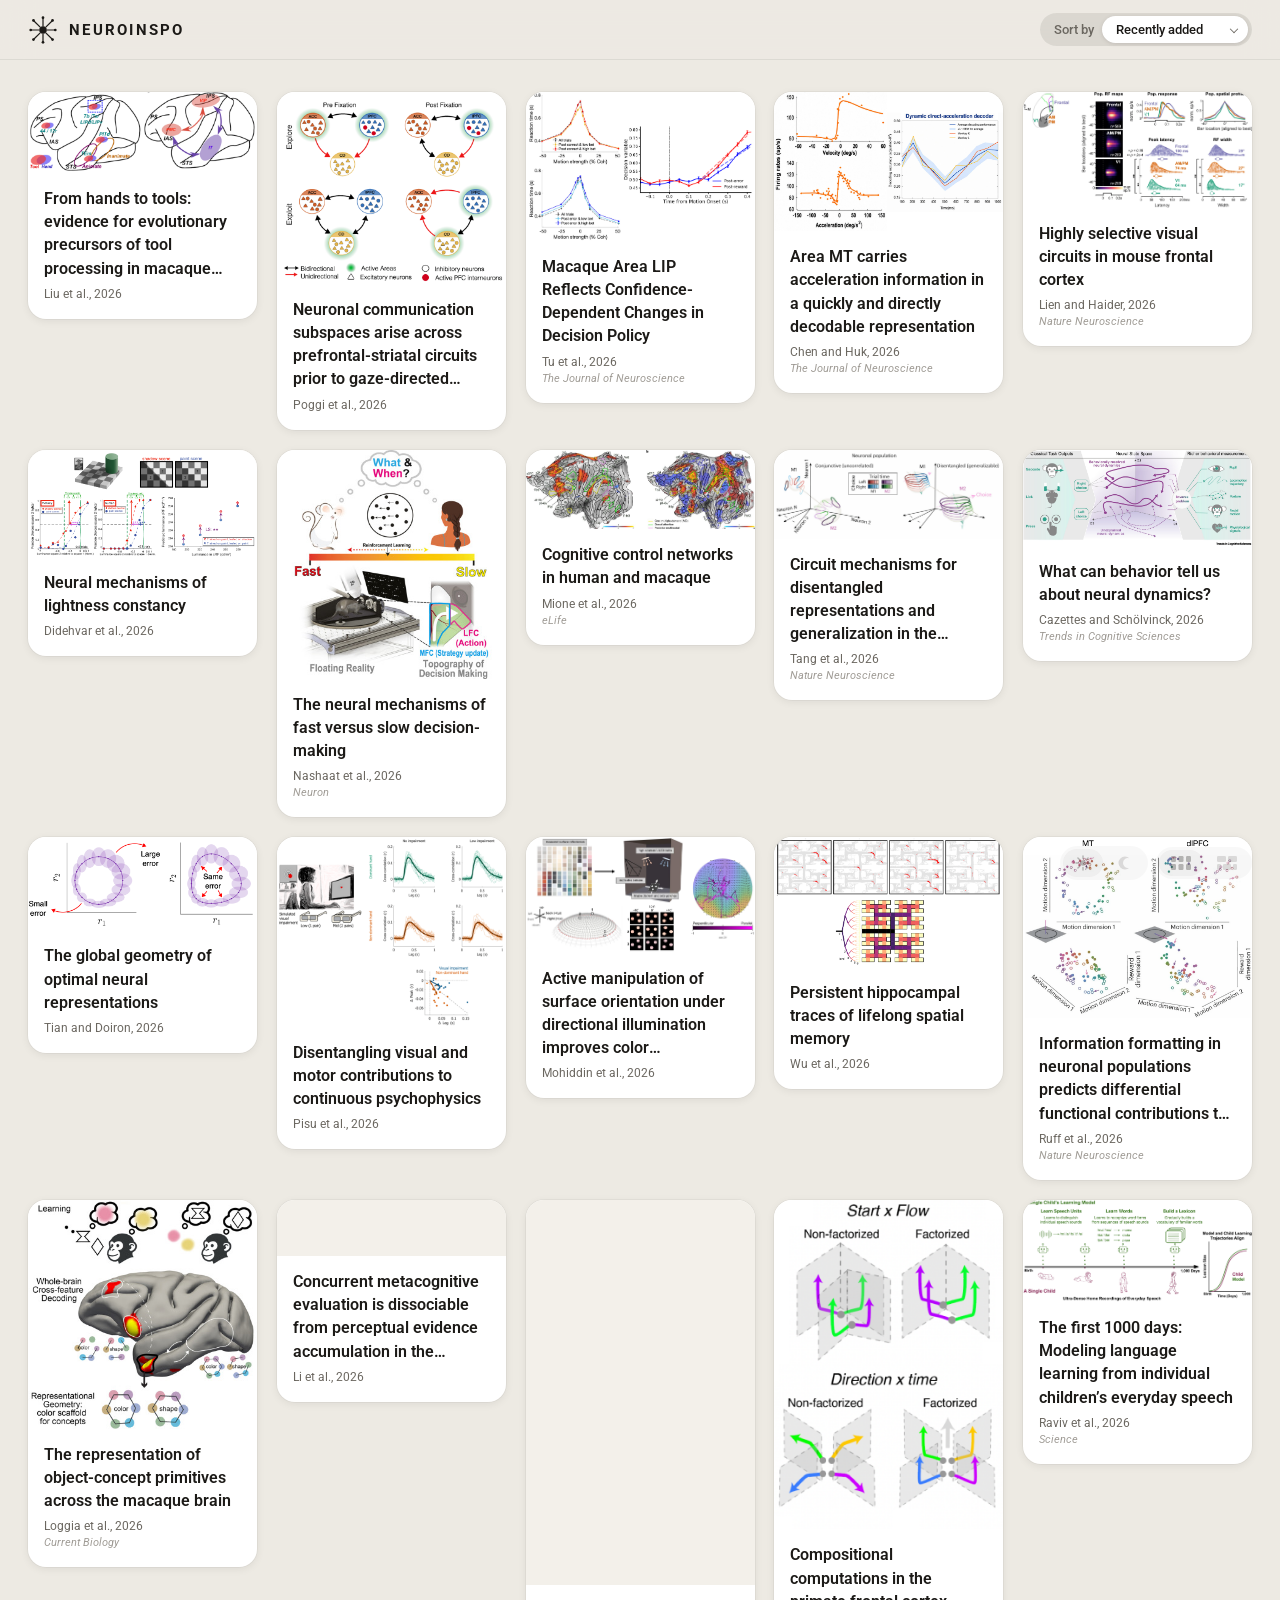
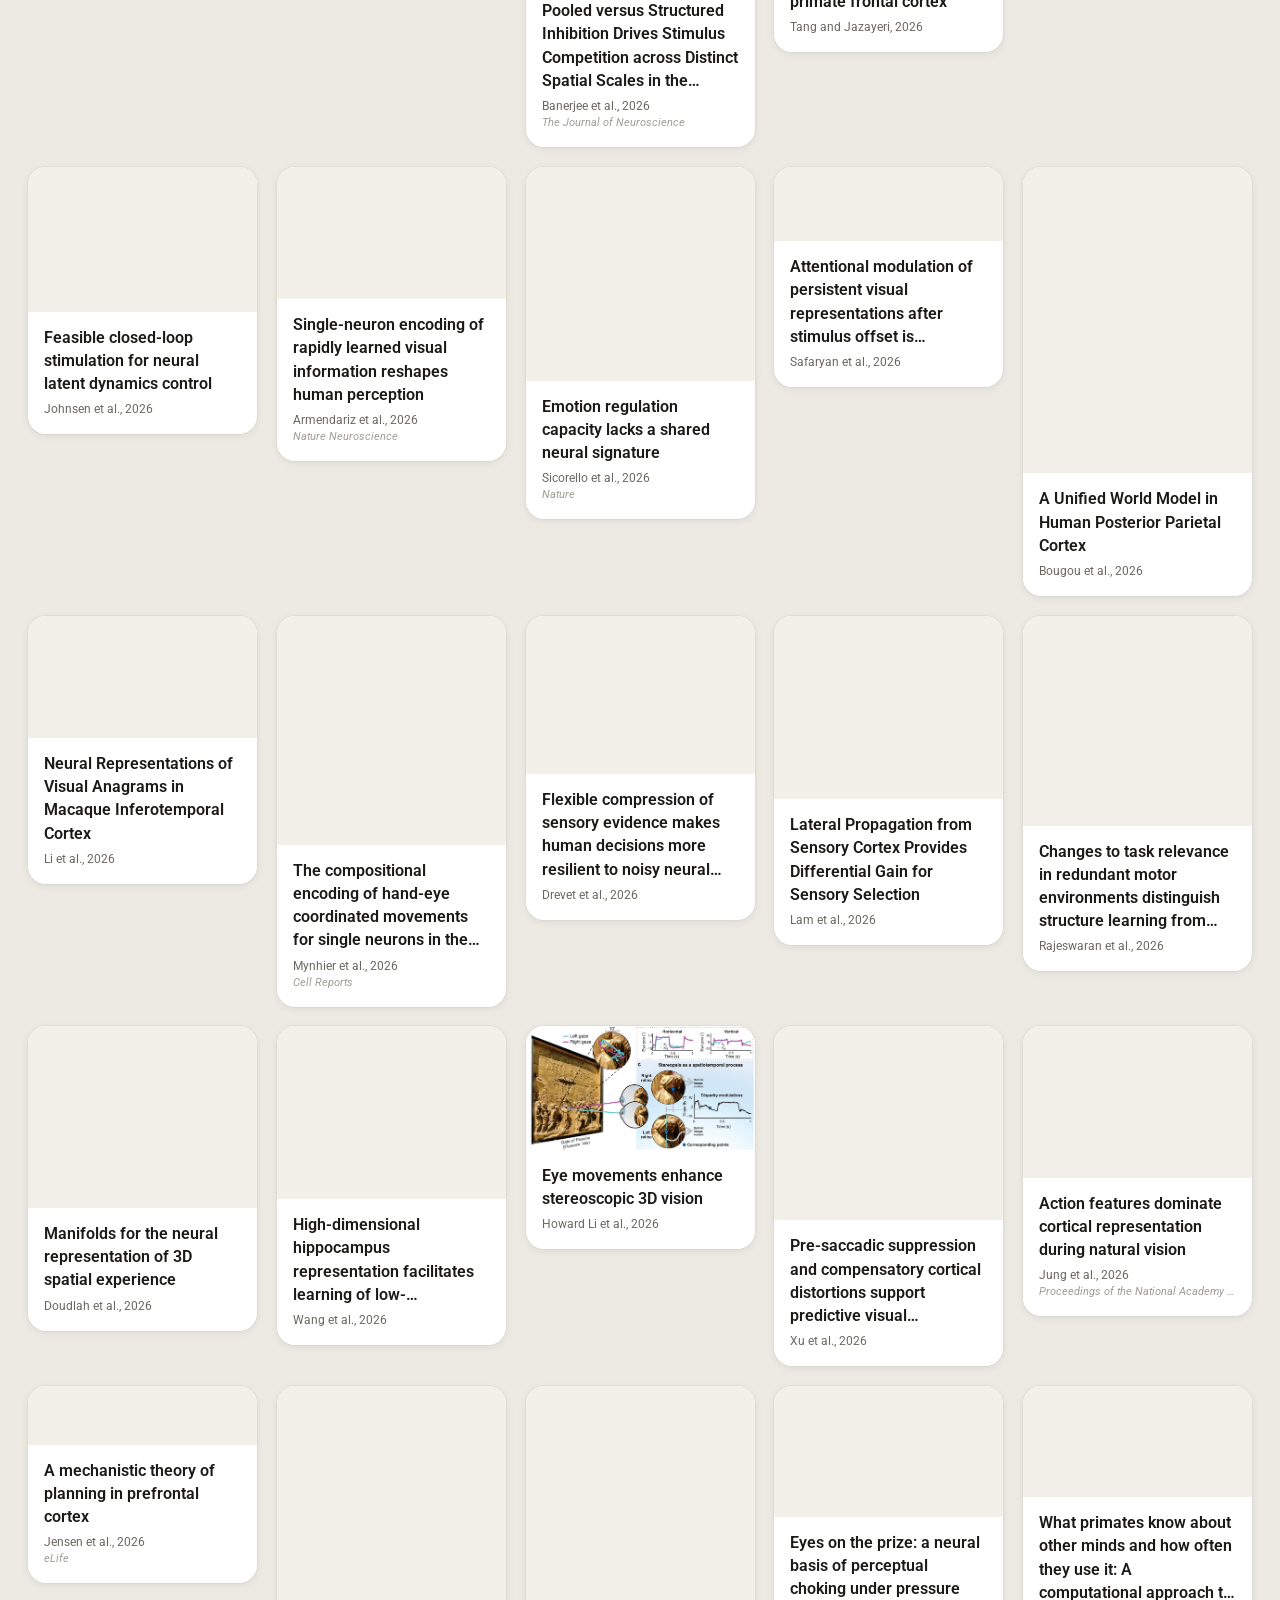
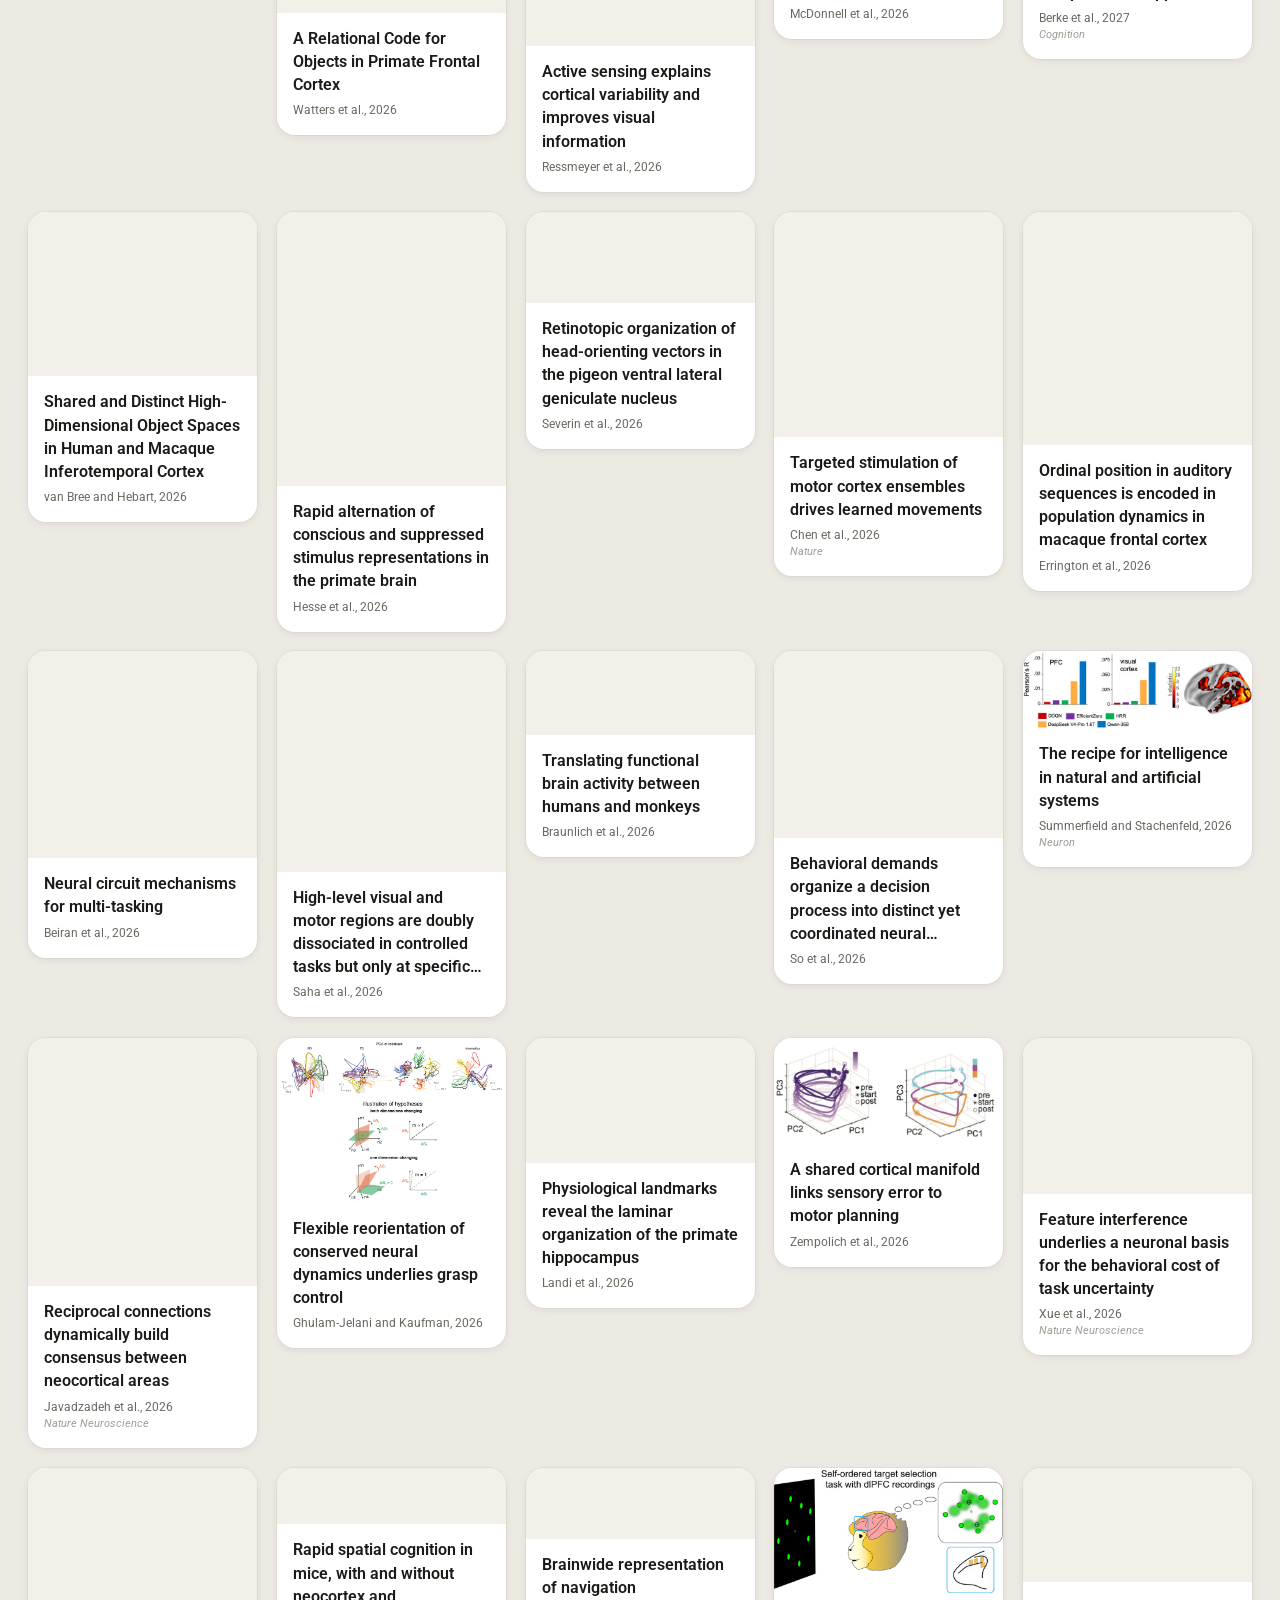
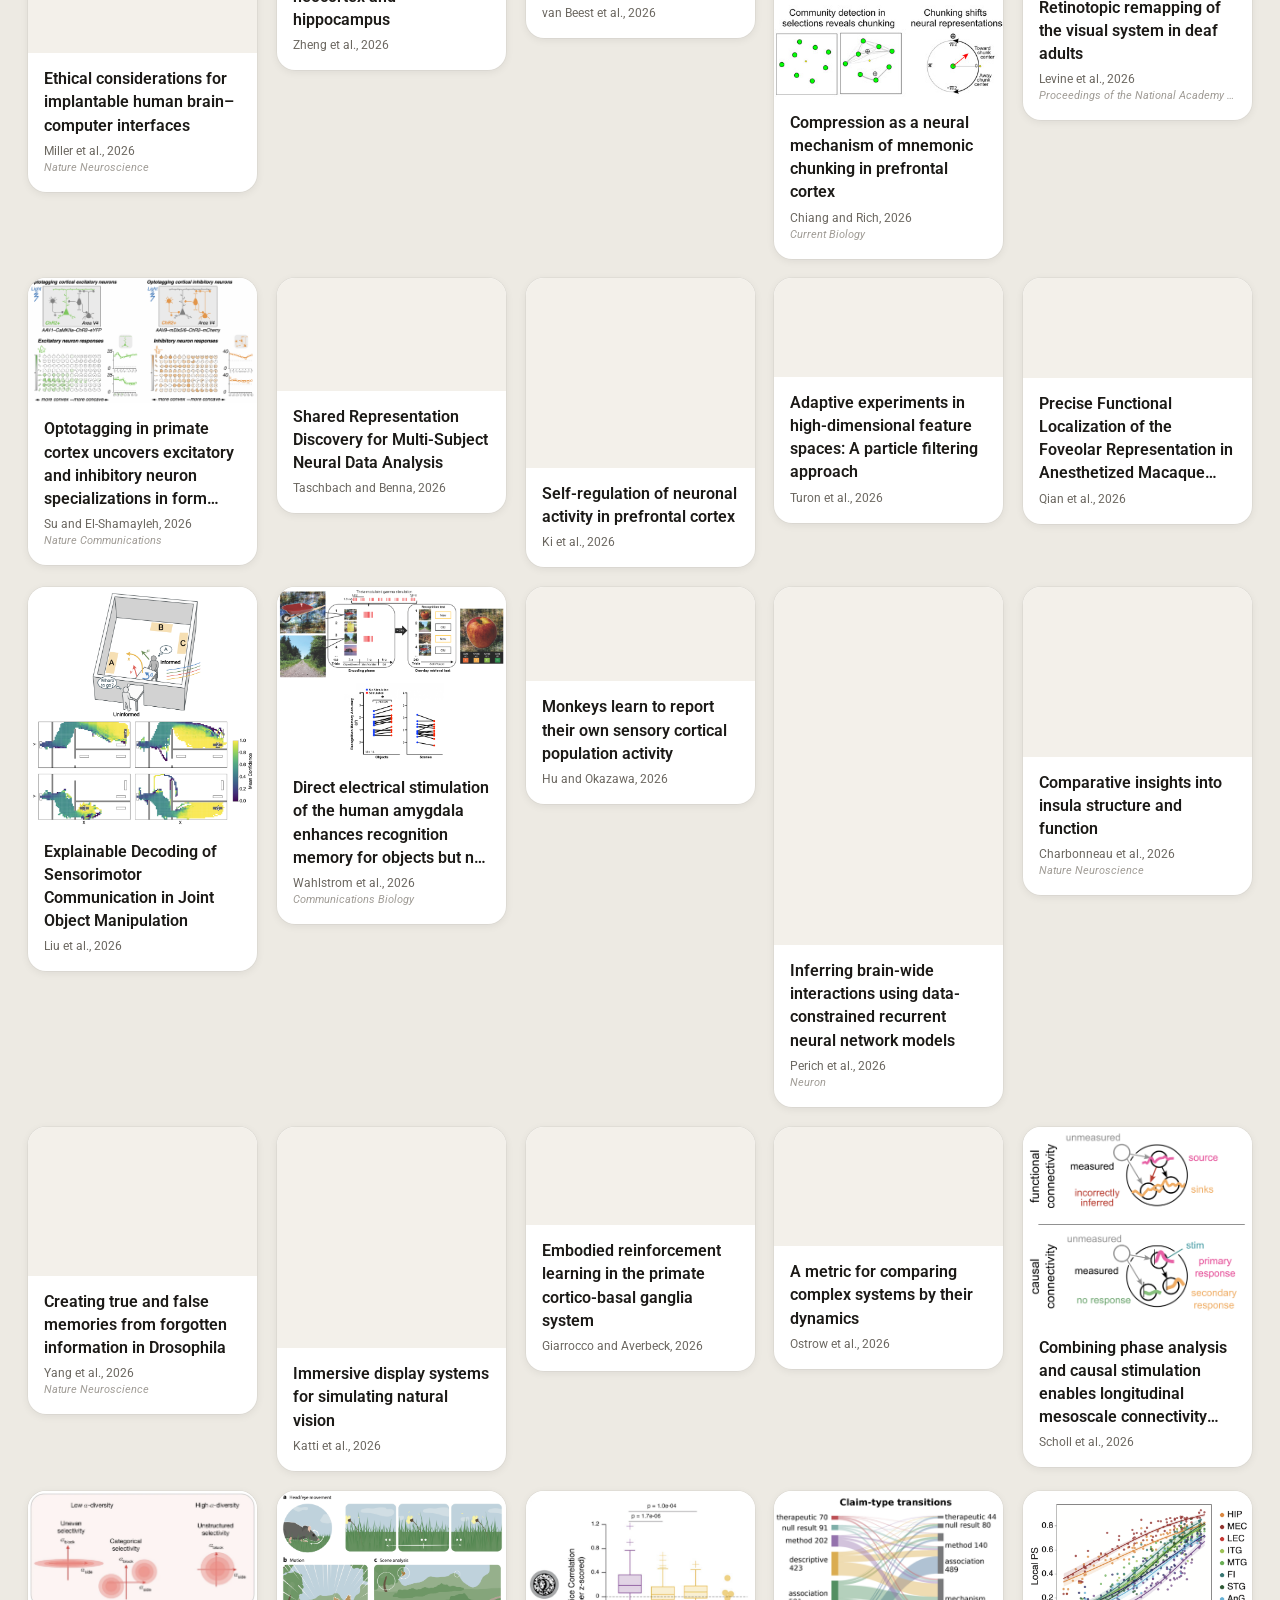
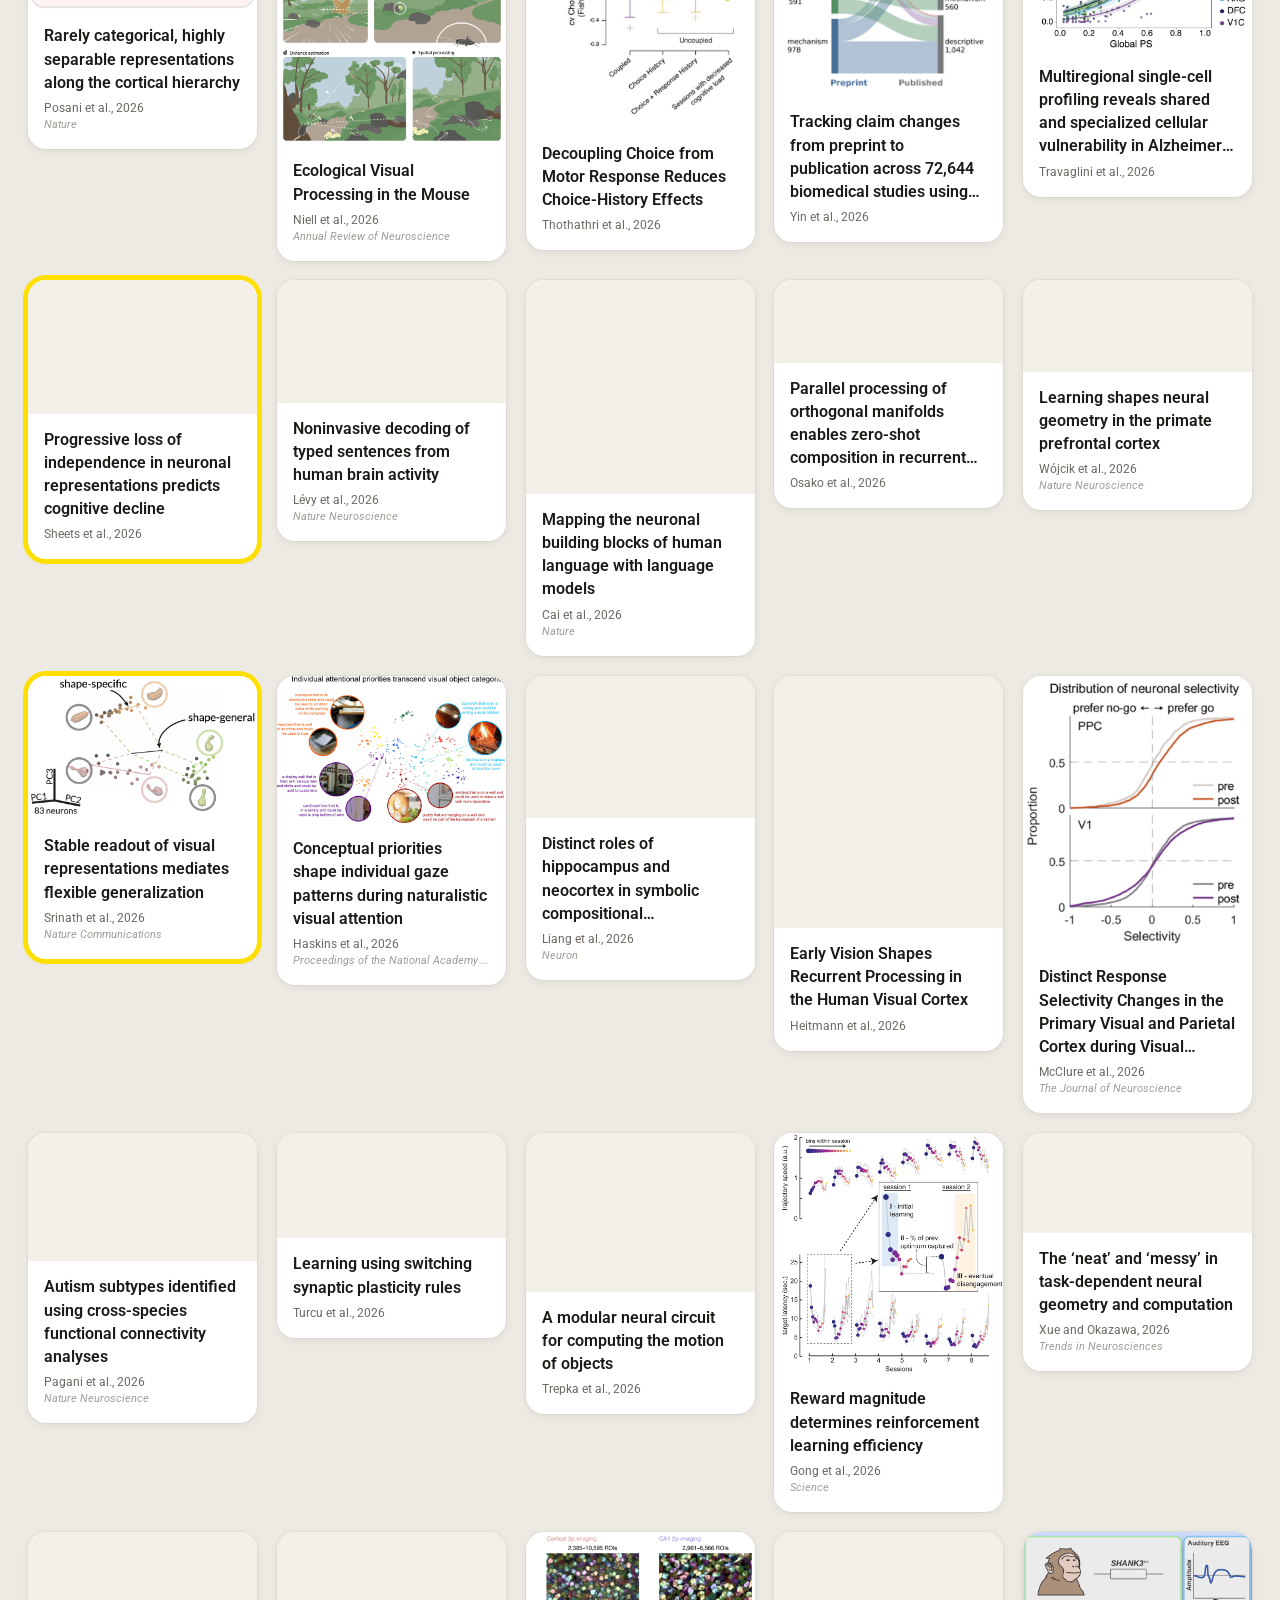
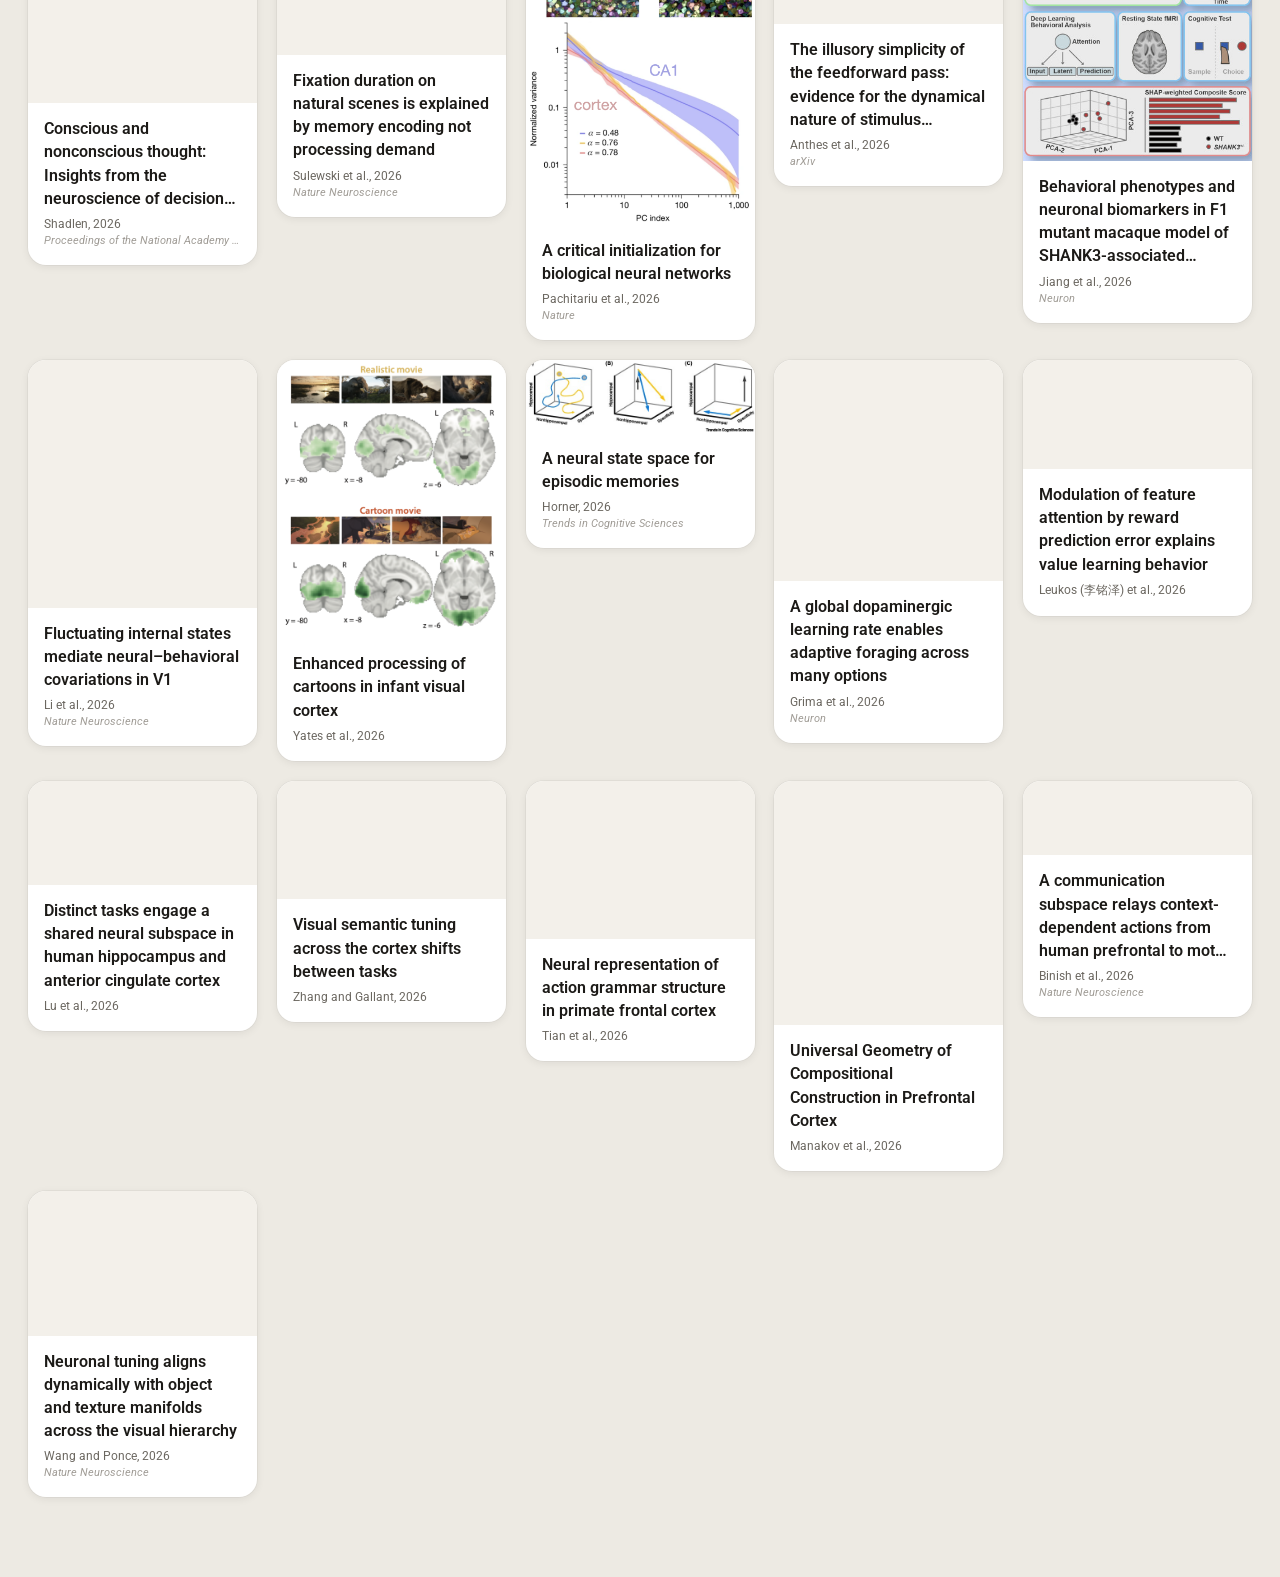
==== commit 9639beaf: "font swap" ====
--- a/index.html
+++ b/index.html
@@ -6,7 +6,7 @@
   <title>NEUROINSPO</title>
   <link rel="preconnect" href="https://fonts.googleapis.com">
   <link rel="preconnect" href="https://fonts.gstatic.com" crossorigin>
-  <link href="https://fonts.googleapis.com/css2?family=Space+Grotesk:wght@300;400;500;600;700&display=swap" rel="stylesheet">
+  <link href="https://fonts.googleapis.com/css2?family=Roboto:wght@300;400;500;600;700&display=swap" rel="stylesheet">
   <link rel="stylesheet" href="style.css">
 </head>
 <body>
--- a/style.css
+++ b/style.css
@@ -25,7 +25,7 @@
 html { scroll-behavior: smooth; }
 
 body {
-  font-family: 'Space Grotesk', system-ui, sans-serif;
+  font-family: 'Roboto', system-ui, sans-serif;
   background: var(--bg);
   color: var(--text);
   min-height: 100vh;
